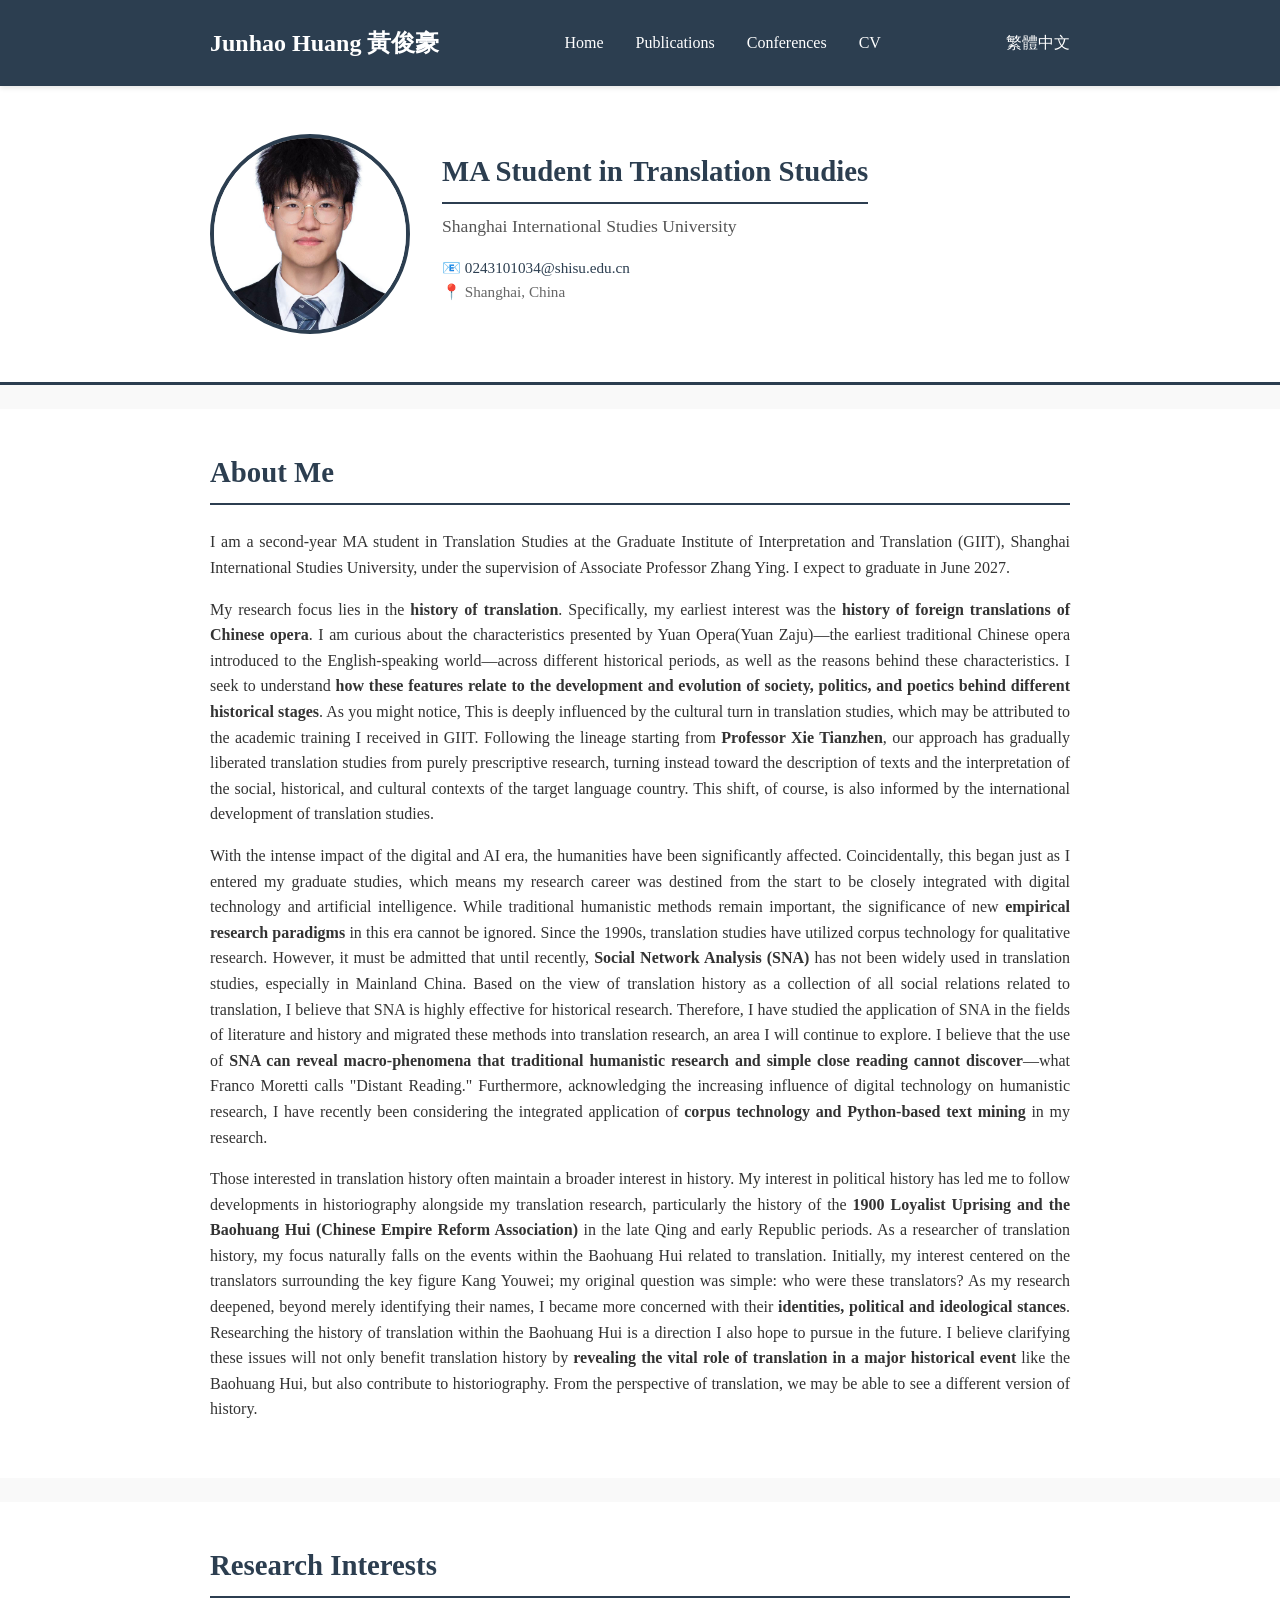
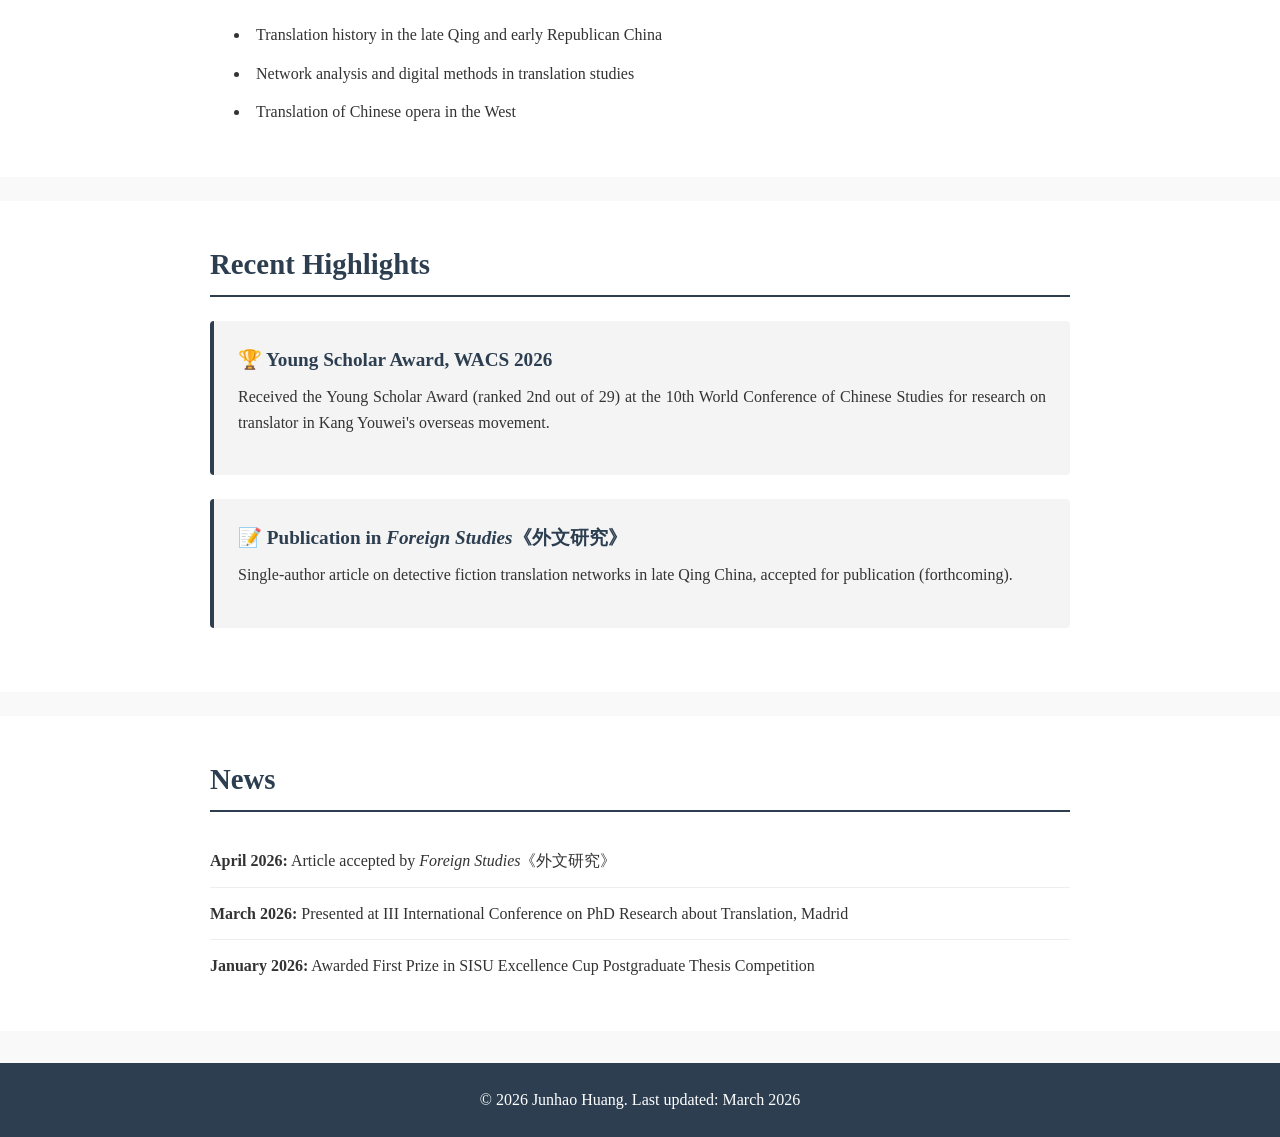
==== index.html @ ac95c542 "Update index.html" ====
<!DOCTYPE html>
<html lang="en">
<head>
    <meta charset="UTF-8">
    <meta name="viewport" content="width=device-width, initial-scale=1.0">
    <title>Junhao Huang - Academic Website</title>
    <link rel="stylesheet" href="style.css">
</head>
<body>
    <nav>
        <div class="nav-container">
            <h1>Junhao Huang 黃俊豪</h1>
            <ul>
                <li><a href="index.html">Home</a></li>
                <li><a href="publications.html">Publications</a></li>
                <li><a href="conferences.html">Conferences</a></li>
                <li><a href="cv.pdf" target="_blank">CV</a></li>
            </ul>
            <div class="language-switch">
                <a href="index-zh.html" class="lang-btn">繁體中文</a>
            </div>
        </div>
    </nav>

    <main>
        <section class="hero">
            <div class="container">
                <img src="profile.jpg" alt="Junhao Huang" class="profile-photo">
                <div class="hero-text">
                    <h2>MA Student in Translation Studies</h2>
                    <p class="affiliation">Shanghai International Studies University</p>
                    <p class="contact">
                        📧 <a href="mailto:0243101034@shisu.edu.cn">0243101034@shisu.edu.cn</a><br>
                        📍 Shanghai, China
                    </p>
                </div>
            </div>
        </section>

        <section class="about">
            <div class="container">
                <h2>About Me</h2>
                <p>I am a second-year MA student in Translation Studies at the Graduate Institute of Interpretation and Translation (GIIT), Shanghai International Studies University, under the supervision of Associate Professor Zhang Ying. I expect to graduate in June 2027.</p>
                
                <p>My research focus lies in the <strong>history of translation</strong>. Specifically, my earliest interest was the <strong>history of foreign translations of Chinese opera</strong>. I am curious about the characteristics presented by Yuan Opera(Yuan Zaju)—the earliest traditional Chinese opera introduced to the English-speaking world—across different historical periods, as well as the reasons behind these characteristics. I seek to understand <strong>how these features relate to the development and evolution of society, politics, and poetics behind different historical stages</strong>. As you might notice, This is deeply influenced by the cultural turn in translation studies, which may be attributed to the academic training I received in GIIT. Following the lineage starting from <strong>Professor Xie Tianzhen</strong>, our approach has gradually liberated translation studies from purely prescriptive research, turning instead toward the description of texts and the interpretation of the social, historical, and cultural contexts of the target language country. This shift, of course, is also informed by the international development of translation studies.</p>
                <p>With the intense impact of the digital and AI era, the humanities have been significantly affected. Coincidentally, this began just as I entered my graduate studies, which means my research career was destined from the start to be closely integrated with digital technology and artificial intelligence. While traditional humanistic methods remain important, the significance of new <strong>empirical research paradigms</strong> in this era cannot be ignored. Since the 1990s, translation studies have utilized corpus technology for qualitative research. However, it must be admitted that until recently, <strong>Social Network Analysis (SNA)</strong> has not been widely used in translation studies, especially in Mainland China. Based on the view of translation history as a collection of all social relations related to translation, I believe that SNA is highly effective for historical research. Therefore, I have studied the application of SNA in the fields of literature and history and migrated these methods into translation research, an area I will continue to explore. I believe that the use of <strong>SNA can reveal macro-phenomena that traditional humanistic research and simple close reading cannot discover</strong>—what Franco Moretti calls "Distant Reading." Furthermore, acknowledging the increasing influence of digital technology on humanistic research, I have recently been considering the integrated application of <strong>corpus technology and Python-based text mining</strong> in my research.</p>
                <p>Those interested in translation history often maintain a broader interest in history. My interest in political history has led me to follow developments in historiography alongside my translation research, particularly the history of the <strong>1900 Loyalist Uprising and the Baohuang Hui (Chinese Empire Reform Association)</strong> in the late Qing and early Republic periods. As a researcher of translation history, my focus naturally falls on the events within the Baohuang Hui related to translation. Initially, my interest centered on the translators surrounding the key figure Kang Youwei; my original question was simple: who were these translators? As my research deepened, beyond merely identifying their names, I became more concerned with their <strong>identities, political and ideological stances</strong>. Researching the history of translation within the Baohuang Hui is a direction I also hope to pursue in the future. I believe clarifying these issues will not only benefit translation history by <strong>revealing the vital role of translation in a major historical event</strong> like the Baohuang Hui, but also contribute to historiography. From the perspective of translation, we may be able to see a different version of history.</p>
            </div>
        </section>

        <section class="research">
            <div class="container">
                <h2>Research Interests</h2>
                <ul>
                    <li>Translation history in the late Qing and early Republican China</li>
                    <li>Network analysis and digital methods in translation studies</li>
                    <li>Translation of Chinese opera in the West</li>
                </ul>
            </div>
        </section>

        <section class="highlights">
            <div class="container">
                <h2>Recent Highlights</h2>
                <div class="highlight-item">
                    <h3>🏆 Young Scholar Award, WACS 2026</h3>
                    <p>Received the Young Scholar Award (ranked 2nd out of 29) at the 10th World Conference of Chinese Studies for research on translator in Kang Youwei's overseas movement.</p>
                </div>
                <div class="highlight-item">
                    <h3>📝 Publication in <em>Foreign Studies</em>《外文研究》</h3>
                    <p>Single-author article on detective fiction translation networks in late Qing China, accepted for publication (forthcoming).</p>
                </div>
                
            </div>
        </section>

        <section class="news">
            <div class="container">
                <h2>News</h2>
                <ul class="news-list">
                    <li><strong>April 2026:</strong> Article accepted by <em>Foreign Studies</em>《外文研究》</li>
                    <li><strong>March 2026:</strong> Presented at III International Conference on PhD Research about Translation, Madrid</li>
                    <li><strong>January 2026:</strong> Awarded First Prize in SISU Excellence Cup Postgraduate Thesis Competition</li>
                </ul>
            </div>
        </section>
    </main>

    <footer>
        <div class="container">
            <p>&copy; 2026 Junhao Huang. Last updated: March 2026</p>
        </div>
    </footer>
</body>
</html>
---- style.css ----
* {
    margin: 0;
    padding: 0;
    box-sizing: border-box;
}

body {
    font-family: 'Times New Roman', Times, serif;
    line-height: 1.6;
    color: #333;
    background-color: #f9f9f9;
}

.container {
    max-width: 900px;
    margin: 0 auto;
    padding: 0 20px;
}

/* Navigation */
nav {
    background-color: #2c3e50;
    color: white;
    padding: 1.5rem 0;
    position: sticky;
    top: 0;
    z-index: 100;
    box-shadow: 0 2px 5px rgba(0,0,0,0.1);
}

.nav-container {
    max-width: 900px;
    margin: 0 auto;
    padding: 0 20px;
    display: flex;
    justify-content: space-between;
    align-items: center;
}

nav h1 {
    font-size: 1.5rem;
    font-weight: 600;
}

nav ul {
    list-style: none;
    display: flex;
    gap: 2rem;
}

nav a {
    color: white;
    text-decoration: none;
    font-weight: 500;
    transition: opacity 0.3s;
}

nav a:hover {
    opacity: 0.8;
}

/* Hero Section */
.hero {
    background-color: white;
    padding: 3rem 0;
    border-bottom: 3px solid #2c3e50;
}

.hero .container {
    display: flex;
    align-items: center;
    gap: 2rem;
}

.profile-photo {
    width: 200px;
    height: 200px;
    border-radius: 50%;
    object-fit: cover;
    border: 4px solid #2c3e50;
}

.hero-text h2 {
    font-size: 1.8rem;
    margin-bottom: 0.5rem;
    color: #2c3e50;
}

.affiliation {
    font-size: 1.1rem;
    color: #555;
    margin-bottom: 1rem;
}

.contact {
    font-size: 0.95rem;
    color: #666;
}

.contact a {
    color: #2c3e50;
    text-decoration: none;
}

.contact a:hover {
    text-decoration: underline;
}

/* Sections */
section {
    background-color: white;
    padding: 2.5rem 0;
    margin-bottom: 1.5rem;
}

section h2 {
    color: #2c3e50;
    font-size: 1.8rem;
    margin-bottom: 1.5rem;
    border-bottom: 2px solid #2c3e50;
    padding-bottom: 0.5rem;
}

section p {
    margin-bottom: 1rem;
    text-align: justify;
}

.research ul {
    list-style-position: inside;
    margin-left: 1rem;
}

.research li {
    margin-bottom: 0.8rem;
    padding-left: 0.5rem;
}

/* Highlights */
.highlight-item {
    background-color: #f4f4f4;
    padding: 1.5rem;
    margin-bottom: 1.5rem;
    border-left: 4px solid #2c3e50;
    border-radius: 4px;
}

.highlight-item h3 {
    color: #2c3e50;
    margin-bottom: 0.5rem;
    font-size: 1.2rem;
}

/* News */
.news-list {
    list-style: none;
}

.news-list li {
    padding: 0.8rem 0;
    border-bottom: 1px solid #eee;
}

.news-list li:last-child {
    border-bottom: none;
}

/* Footer */
footer {
    background-color: #2c3e50;
    color: white;
    text-align: center;
    padding: 1.5rem 0;
    margin-top: 2rem;
}

/* Responsive */
@media (max-width: 768px) {
    .hero .container {
        flex-direction: column;
        text-align: center;
    }
    
    nav ul {
        gap: 1rem;
    }
    
    .profile-photo {
        width: 150px;
        height: 150px;
    }
}
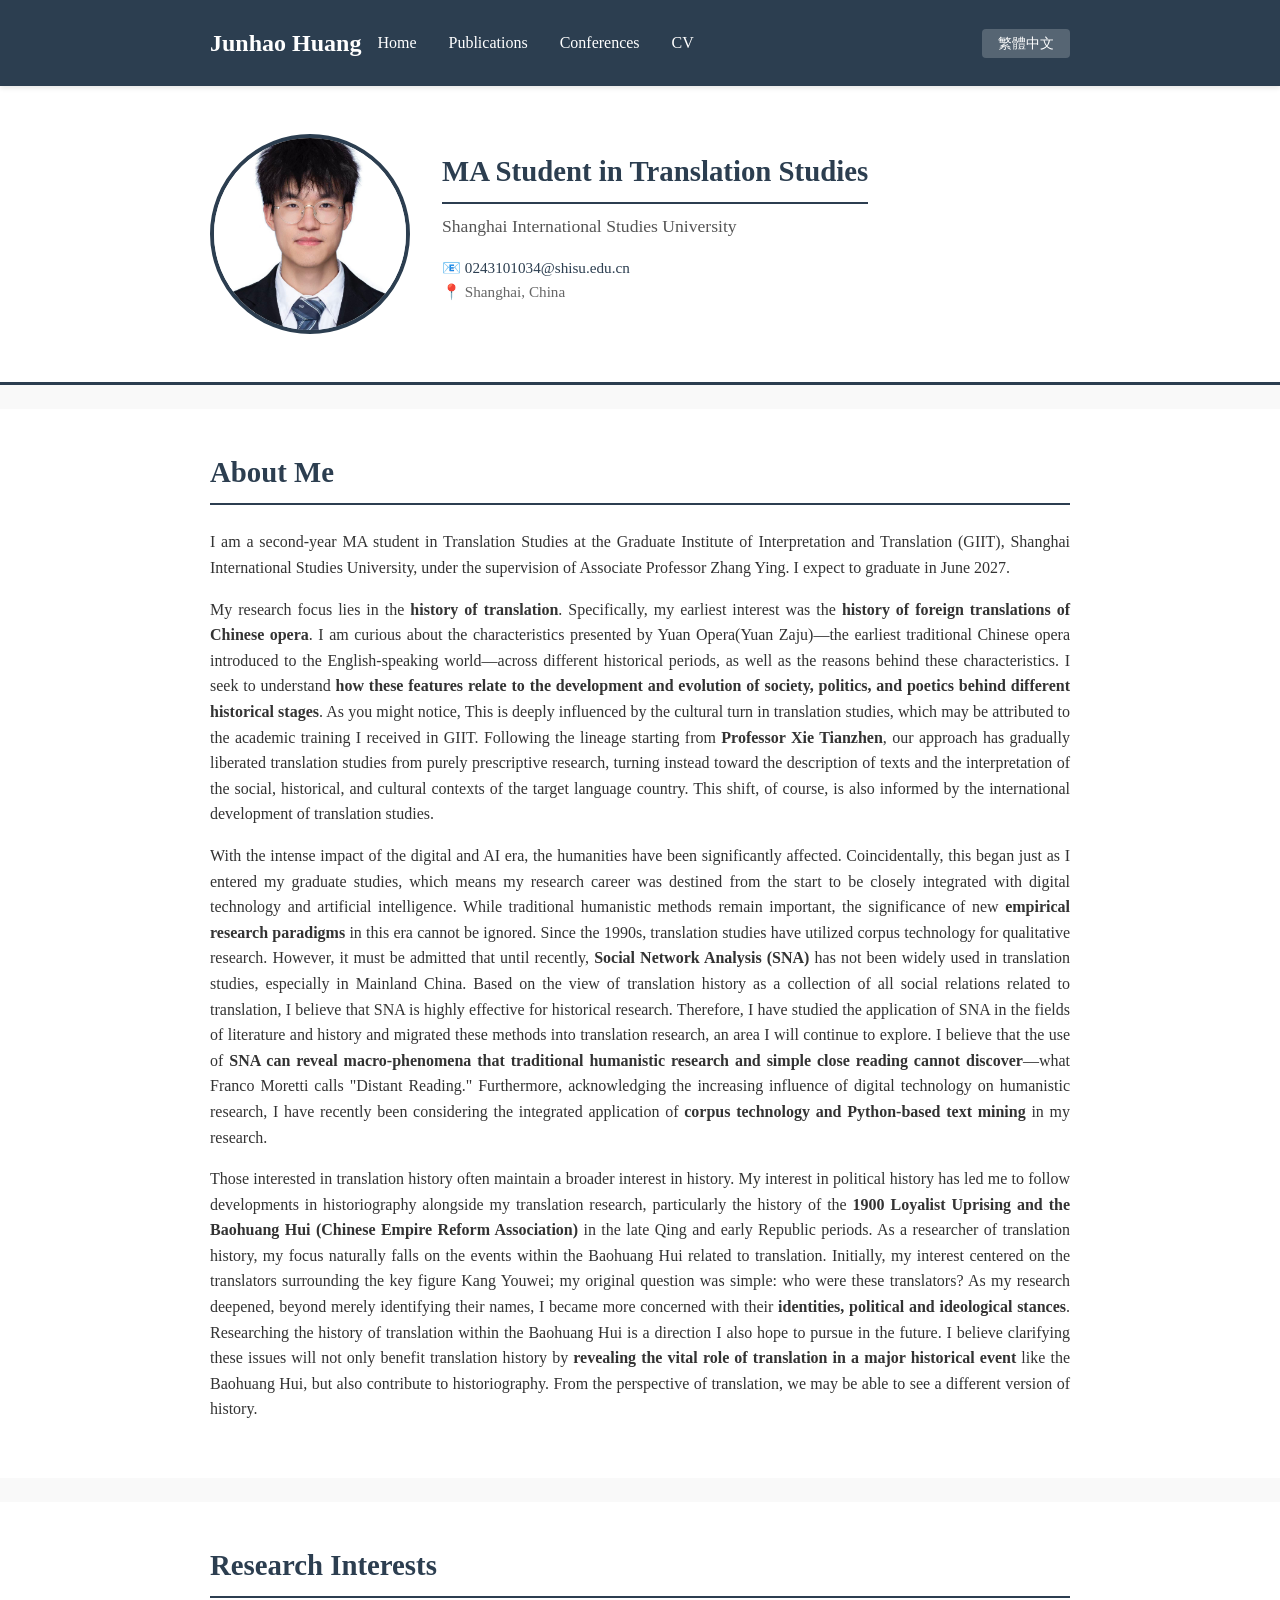
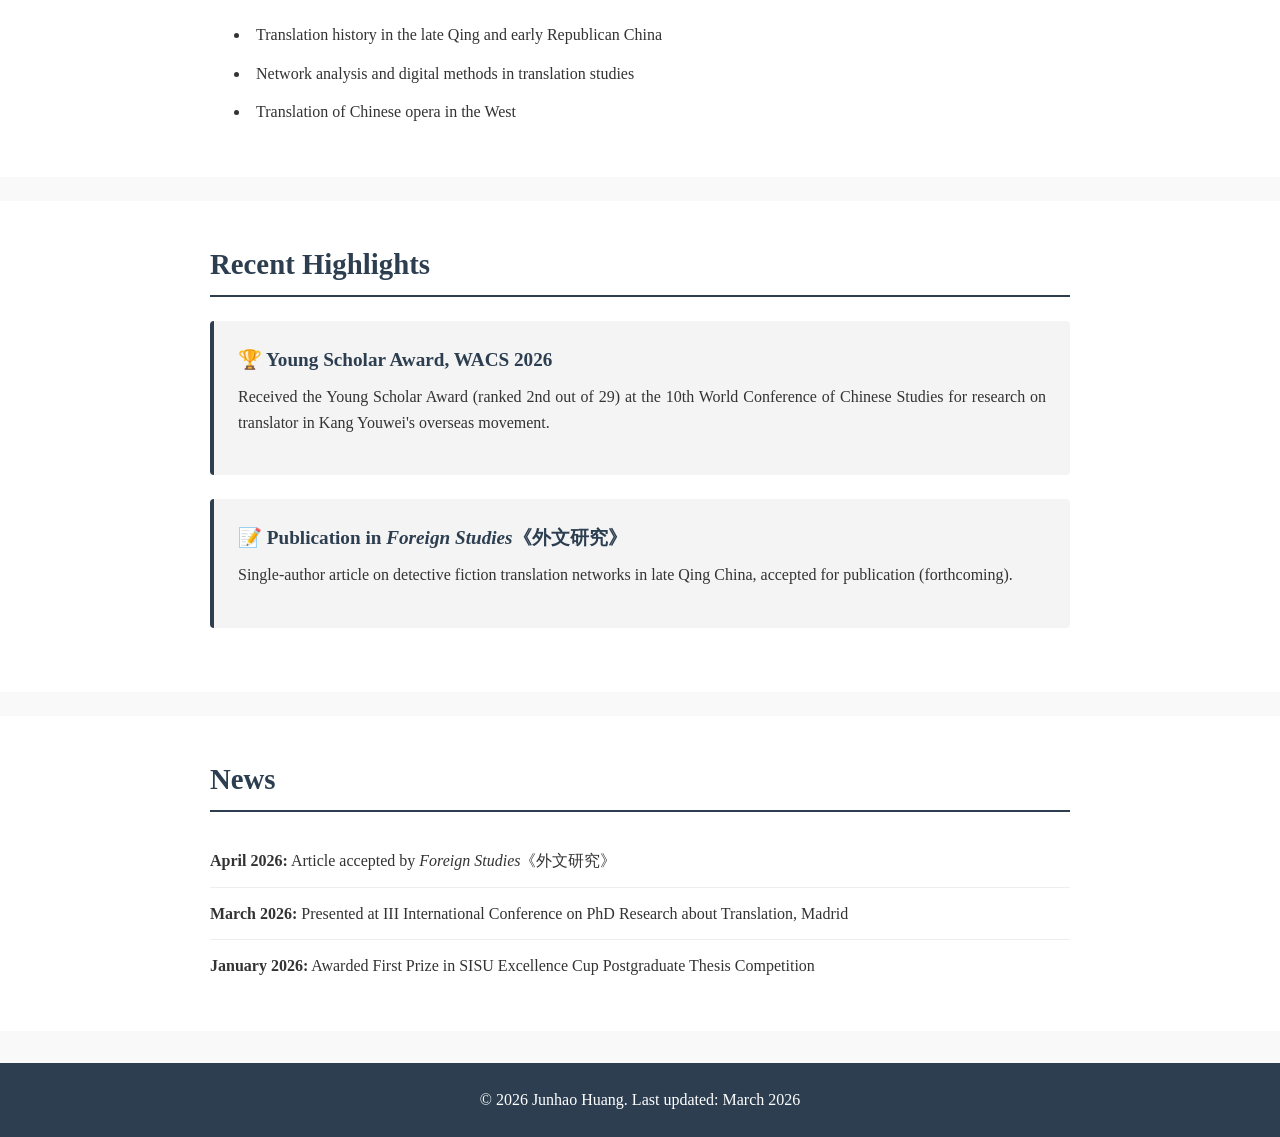
==== commit 47b85413: "Update index.html" ====
--- a/index.html
+++ b/index.html
@@ -9,7 +9,7 @@
 <body>
     <nav>
         <div class="nav-container">
-            <h1>Junhao Huang 黃俊豪</h1>
+            <h1>Junhao Huang</h1>
             <ul>
                 <li><a href="index.html">Home</a></li>
                 <li><a href="publications.html">Publications</a></li>
--- a/style.css
+++ b/style.css
@@ -35,6 +35,8 @@
     display: flex;
     justify-content: space-between;
     align-items: center;
+    flex-wrap: wrap;
+    gap: 1rem;
 }
 
 nav h1 {
@@ -46,6 +48,8 @@
     list-style: none;
     display: flex;
     gap: 2rem;
+    margin: 0;
+    flex-shrink: 0;
 }
 
 nav a {
@@ -57,6 +61,25 @@
 
 nav a:hover {
     opacity: 0.8;
+}
+
+/* Language Switch */
+.language-switch {
+    margin-left: auto;
+    flex-shrink: 0;
+}
+
+.lang-btn {
+    background-color: rgba(255, 255, 255, 0.2);
+    padding: 0.4rem 1rem;
+    border-radius: 4px;
+    font-size: 0.9rem;
+    transition: background-color 0.3s;
+    white-space: nowrap;
+}
+
+.lang-btn:hover {
+    background-color: rgba(255, 255, 255, 0.3);
 }
 
 /* Hero Section */
@@ -181,8 +204,24 @@
         text-align: center;
     }
     
+    .nav-container {
+        flex-direction: column;
+        align-items: flex-start;
+        gap: 1rem;
+    }
+    
+    .nav-container h1 {
+        width: 100%;
+    }
+    
     nav ul {
         gap: 1rem;
+        flex-wrap: wrap;
+    }
+    
+    .language-switch {
+        margin-left: 0;
+        width: 100%;
     }
     
     .profile-photo {
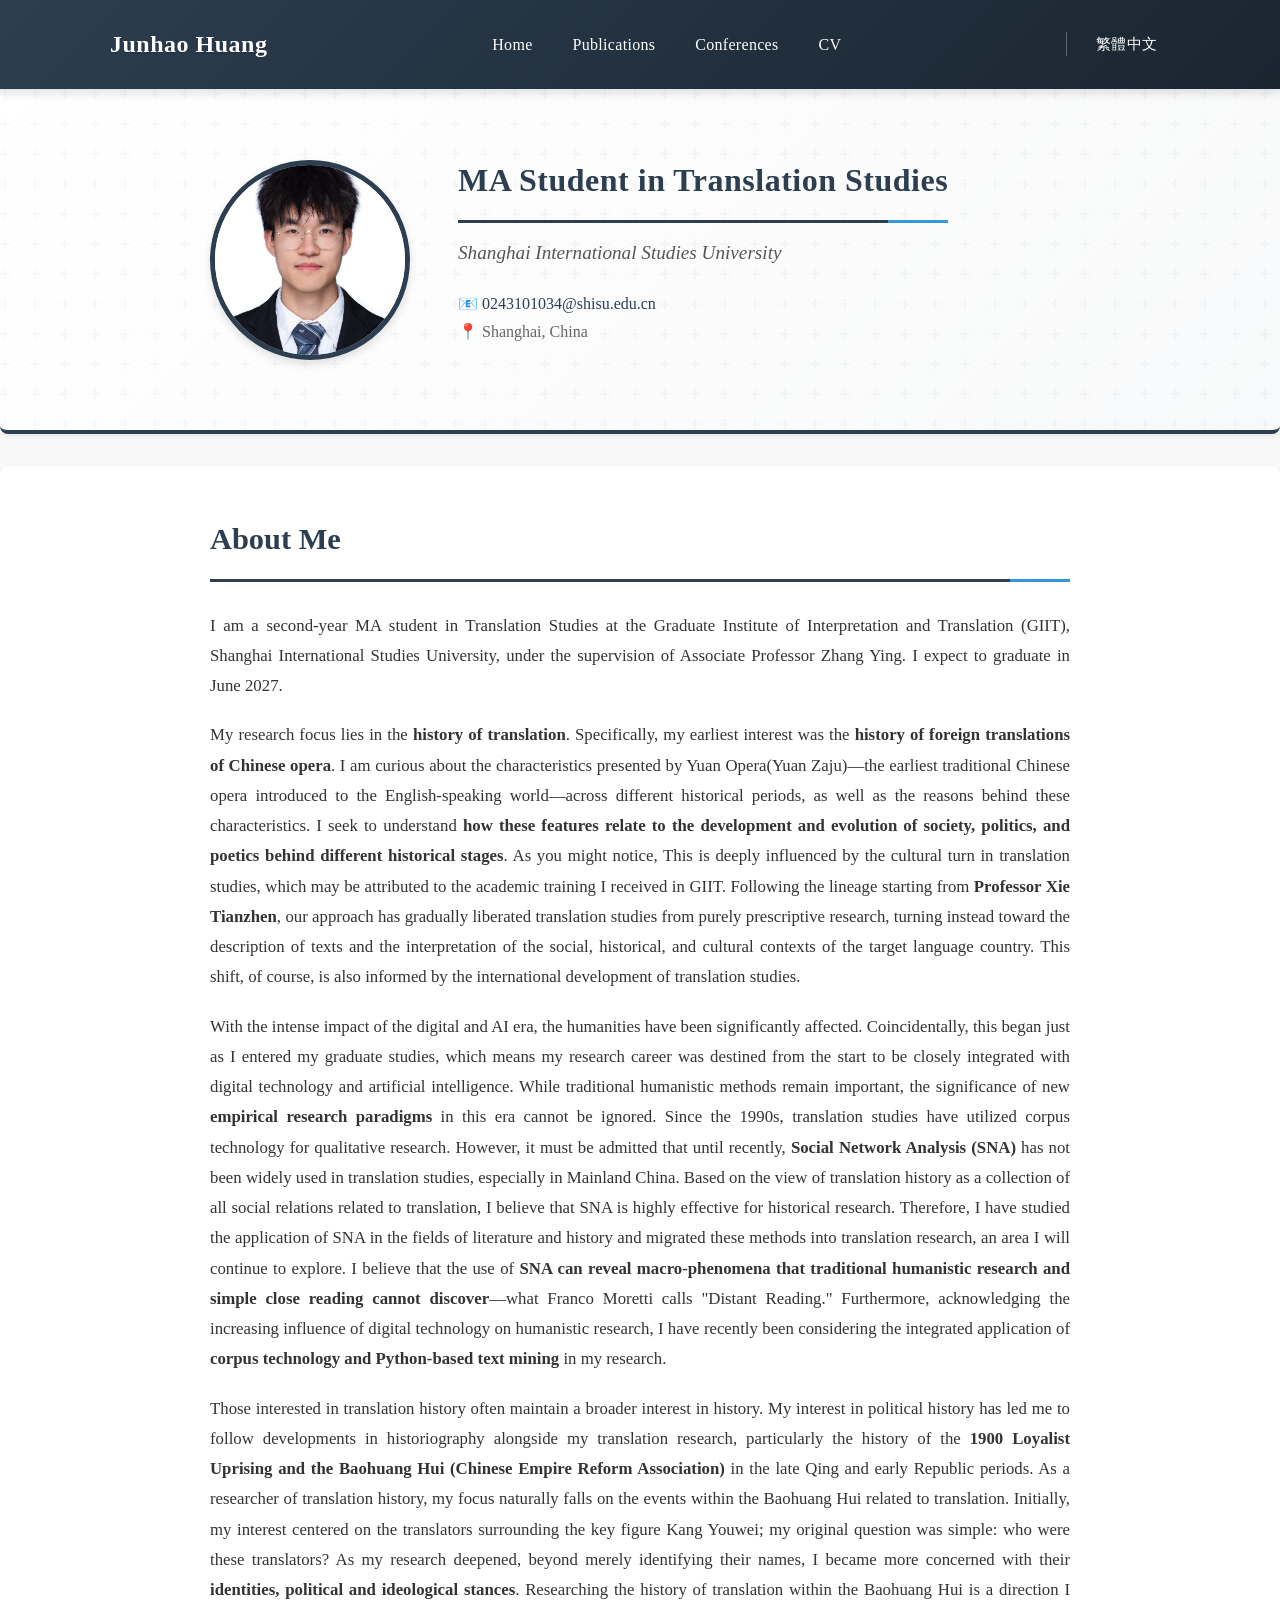
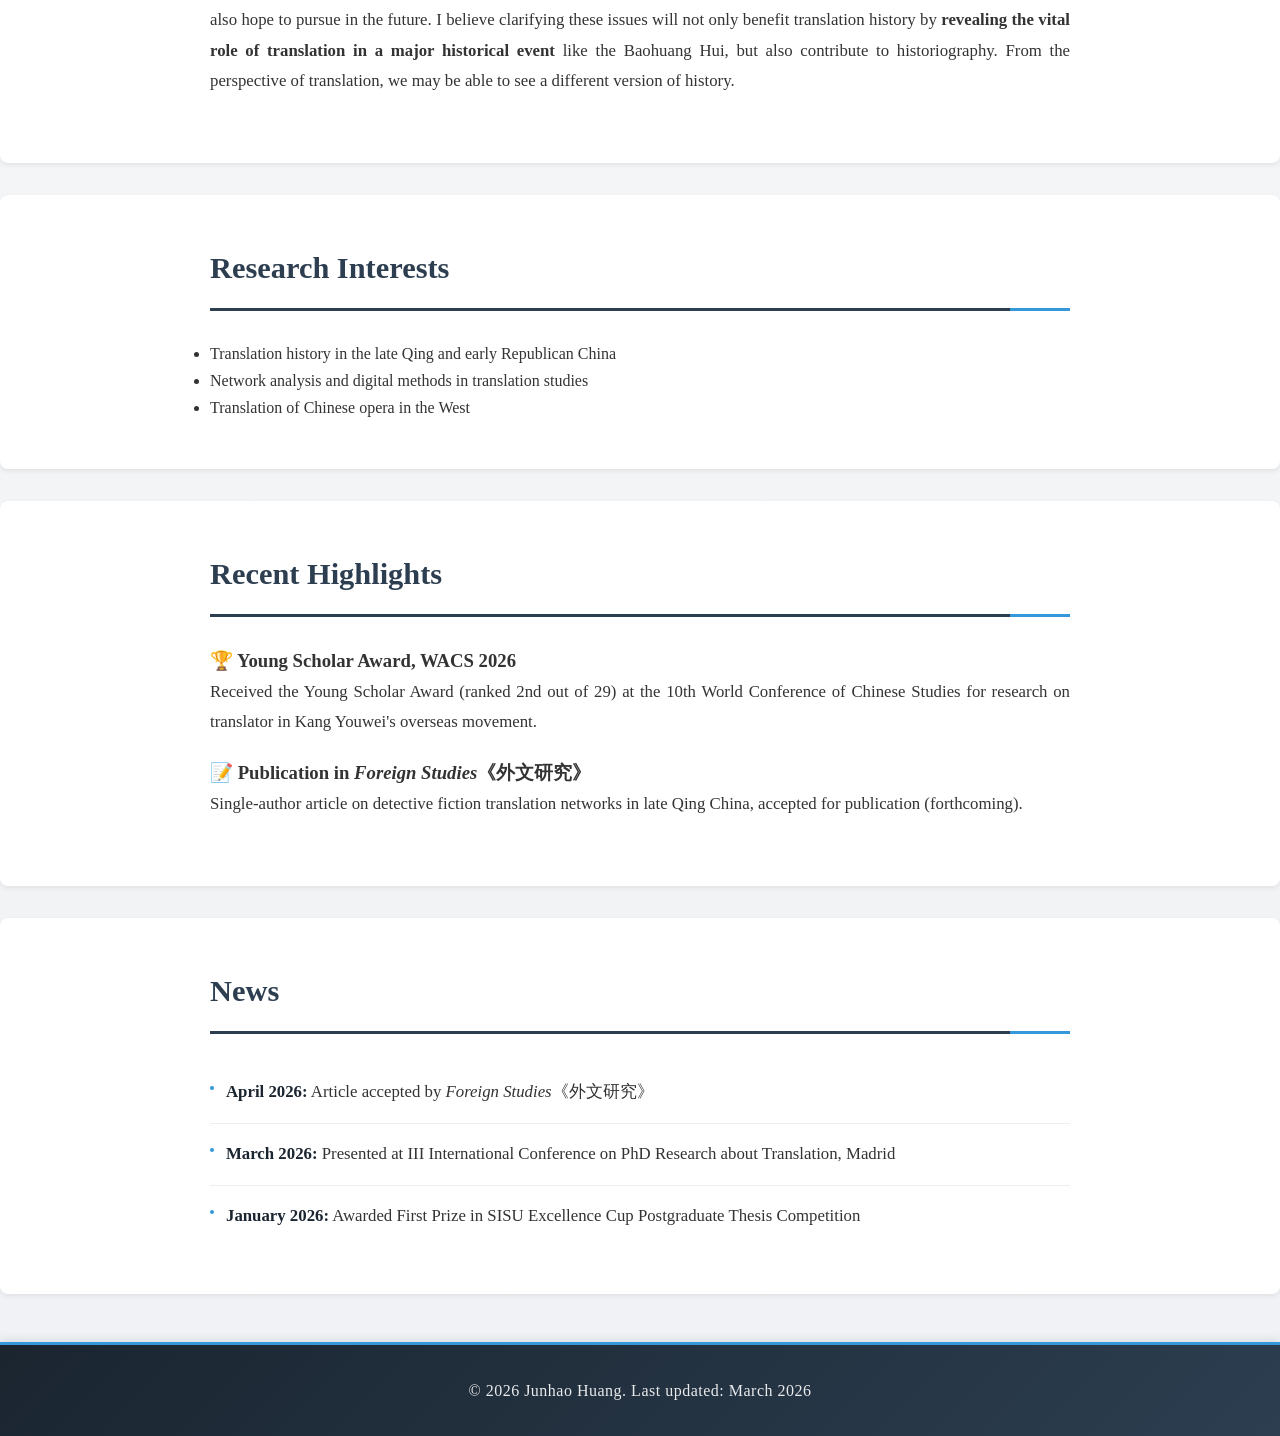
==== commit e009e861: "美化Update index.html" ====
--- a/index.html
+++ b/index.html
@@ -5,13 +5,14 @@
     <meta name="viewport" content="width=device-width, initial-scale=1.0">
     <title>Junhao Huang - Academic Website</title>
     <link rel="stylesheet" href="style.css">
+    <!-- 移除冗余内联样式，完全依赖全局style.css -->
 </head>
 <body>
     <nav>
         <div class="nav-container">
             <h1>Junhao Huang</h1>
             <ul>
-                <li><a href="index.html">Home</a></li>
+                <li><a href="index.html" class="active">Home</a></li>
                 <li><a href="publications.html">Publications</a></li>
                 <li><a href="conferences.html">Conferences</a></li>
                 <li><a href="cv.pdf" target="_blank">CV</a></li>
@@ -23,8 +24,9 @@
     </nav>
 
     <main>
+        <!-- Hero区域：强化视觉层级，复用全局hero样式 -->
         <section class="hero">
-            <div class="container">
+            <div class="container hero-content">
                 <img src="profile.jpg" alt="Junhao Huang" class="profile-photo">
                 <div class="hero-text">
                     <h2>MA Student in Translation Studies</h2>
@@ -37,21 +39,27 @@
             </div>
         </section>
 
-        <section class="about">
+        <!-- About Me：语义化优化，复用全局section样式 -->
+        <section class="section-wrapper about-section">
             <div class="container">
-                <h2>About Me</h2>
-                <p>I am a second-year MA student in Translation Studies at the Graduate Institute of Interpretation and Translation (GIIT), Shanghai International Studies University, under the supervision of Associate Professor Zhang Ying. I expect to graduate in June 2027.</p>
-                
-                <p>My research focus lies in the <strong>history of translation</strong>. Specifically, my earliest interest was the <strong>history of foreign translations of Chinese opera</strong>. I am curious about the characteristics presented by Yuan Opera(Yuan Zaju)—the earliest traditional Chinese opera introduced to the English-speaking world—across different historical periods, as well as the reasons behind these characteristics. I seek to understand <strong>how these features relate to the development and evolution of society, politics, and poetics behind different historical stages</strong>. As you might notice, This is deeply influenced by the cultural turn in translation studies, which may be attributed to the academic training I received in GIIT. Following the lineage starting from <strong>Professor Xie Tianzhen</strong>, our approach has gradually liberated translation studies from purely prescriptive research, turning instead toward the description of texts and the interpretation of the social, historical, and cultural contexts of the target language country. This shift, of course, is also informed by the international development of translation studies.</p>
-                <p>With the intense impact of the digital and AI era, the humanities have been significantly affected. Coincidentally, this began just as I entered my graduate studies, which means my research career was destined from the start to be closely integrated with digital technology and artificial intelligence. While traditional humanistic methods remain important, the significance of new <strong>empirical research paradigms</strong> in this era cannot be ignored. Since the 1990s, translation studies have utilized corpus technology for qualitative research. However, it must be admitted that until recently, <strong>Social Network Analysis (SNA)</strong> has not been widely used in translation studies, especially in Mainland China. Based on the view of translation history as a collection of all social relations related to translation, I believe that SNA is highly effective for historical research. Therefore, I have studied the application of SNA in the fields of literature and history and migrated these methods into translation research, an area I will continue to explore. I believe that the use of <strong>SNA can reveal macro-phenomena that traditional humanistic research and simple close reading cannot discover</strong>—what Franco Moretti calls "Distant Reading." Furthermore, acknowledging the increasing influence of digital technology on humanistic research, I have recently been considering the integrated application of <strong>corpus technology and Python-based text mining</strong> in my research.</p>
-                <p>Those interested in translation history often maintain a broader interest in history. My interest in political history has led me to follow developments in historiography alongside my translation research, particularly the history of the <strong>1900 Loyalist Uprising and the Baohuang Hui (Chinese Empire Reform Association)</strong> in the late Qing and early Republic periods. As a researcher of translation history, my focus naturally falls on the events within the Baohuang Hui related to translation. Initially, my interest centered on the translators surrounding the key figure Kang Youwei; my original question was simple: who were these translators? As my research deepened, beyond merely identifying their names, I became more concerned with their <strong>identities, political and ideological stances</strong>. Researching the history of translation within the Baohuang Hui is a direction I also hope to pursue in the future. I believe clarifying these issues will not only benefit translation history by <strong>revealing the vital role of translation in a major historical event</strong> like the Baohuang Hui, but also contribute to historiography. From the perspective of translation, we may be able to see a different version of history.</p>
+                <h2 class="section-title">About Me</h2>
+                <div class="content-block">
+                    <p>I am a second-year MA student in Translation Studies at the Graduate Institute of Interpretation and Translation (GIIT), Shanghai International Studies University, under the supervision of Associate Professor Zhang Ying. I expect to graduate in June 2027.</p>
+                    
+                    <p>My research focus lies in the <strong>history of translation</strong>. Specifically, my earliest interest was the <strong>history of foreign translations of Chinese opera</strong>. I am curious about the characteristics presented by Yuan Opera(Yuan Zaju)—the earliest traditional Chinese opera introduced to the English-speaking world—across different historical periods, as well as the reasons behind these characteristics. I seek to understand <strong>how these features relate to the development and evolution of society, politics, and poetics behind different historical stages</strong>. As you might notice, This is deeply influenced by the cultural turn in translation studies, which may be attributed to the academic training I received in GIIT. Following the lineage starting from <strong>Professor Xie Tianzhen</strong>, our approach has gradually liberated translation studies from purely prescriptive research, turning instead toward the description of texts and the interpretation of the social, historical, and cultural contexts of the target language country. This shift, of course, is also informed by the international development of translation studies.</p>
+                    
+                    <p>With the intense impact of the digital and AI era, the humanities have been significantly affected. Coincidentally, this began just as I entered my graduate studies, which means my research career was destined from the start to be closely integrated with digital technology and artificial intelligence. While traditional humanistic methods remain important, the significance of new <strong>empirical research paradigms</strong> in this era cannot be ignored. Since the 1990s, translation studies have utilized corpus technology for qualitative research. However, it must be admitted that until recently, <strong>Social Network Analysis (SNA)</strong> has not been widely used in translation studies, especially in Mainland China. Based on the view of translation history as a collection of all social relations related to translation, I believe that SNA is highly effective for historical research. Therefore, I have studied the application of SNA in the fields of literature and history and migrated these methods into translation research, an area I will continue to explore. I believe that the use of <strong>SNA can reveal macro-phenomena that traditional humanistic research and simple close reading cannot discover</strong>—what Franco Moretti calls "Distant Reading." Furthermore, acknowledging the increasing influence of digital technology on humanistic research, I have recently been considering the integrated application of <strong>corpus technology and Python-based text mining</strong> in my research.</p>
+                    
+                    <p>Those interested in translation history often maintain a broader interest in history. My interest in political history has led me to follow developments in historiography alongside my translation research, particularly the history of the <strong>1900 Loyalist Uprising and the Baohuang Hui (Chinese Empire Reform Association)</strong> in the late Qing and early Republic periods. As a researcher of translation history, my focus naturally falls on the events within the Baohuang Hui related to translation. Initially, my interest centered on the translators surrounding the key figure Kang Youwei; my original question was simple: who were these translators? As my research deepened, beyond merely identifying their names, I became more concerned with their <strong>identities, political and ideological stances</strong>. Researching the history of translation within the Baohuang Hui is a direction I also hope to pursue in the future. I believe clarifying these issues will not only benefit translation history by <strong>revealing the vital role of translation in a major historical event</strong> like the Baohuang Hui, but also contribute to historiography. From the perspective of translation, we may be able to see a different version of history.</p>
+                </div>
             </div>
         </section>
 
-        <section class="research">
+        <!-- Research Interests：强化列表视觉体验 -->
+        <section class="section-wrapper research-section">
             <div class="container">
-                <h2>Research Interests</h2>
-                <ul>
+                <h2 class="section-title">Research Interests</h2>
+                <ul class="interest-list">
                     <li>Translation history in the late Qing and early Republican China</li>
                     <li>Network analysis and digital methods in translation studies</li>
                     <li>Translation of Chinese opera in the West</li>
@@ -59,28 +67,31 @@
             </div>
         </section>
 
-        <section class="highlights">
+        <!-- Recent Highlights：优化卡片式布局 -->
+        <section class="section-wrapper highlights-section">
             <div class="container">
-                <h2>Recent Highlights</h2>
-                <div class="highlight-item">
-                    <h3>🏆 Young Scholar Award, WACS 2026</h3>
-                    <p>Received the Young Scholar Award (ranked 2nd out of 29) at the 10th World Conference of Chinese Studies for research on translator in Kang Youwei's overseas movement.</p>
+                <h2 class="section-title">Recent Highlights</h2>
+                <div class="highlights-grid">
+                    <div class="highlight-item">
+                        <h3 class="highlight-title">🏆 Young Scholar Award, WACS 2026</h3>
+                        <p class="highlight-desc">Received the Young Scholar Award (ranked 2nd out of 29) at the 10th World Conference of Chinese Studies for research on translator in Kang Youwei's overseas movement.</p>
+                    </div>
+                    <div class="highlight-item">
+                        <h3 class="highlight-title">📝 Publication in <em>Foreign Studies</em>《外文研究》</h3>
+                        <p class="highlight-desc">Single-author article on detective fiction translation networks in late Qing China, accepted for publication (forthcoming).</p>
+                    </div>
                 </div>
-                <div class="highlight-item">
-                    <h3>📝 Publication in <em>Foreign Studies</em>《外文研究》</h3>
-                    <p>Single-author article on detective fiction translation networks in late Qing China, accepted for publication (forthcoming).</p>
-                </div>
-                
             </div>
         </section>
 
-        <section class="news">
+        <!-- News：优化时间轴视觉效果 -->
+        <section class="section-wrapper news-section">
             <div class="container">
-                <h2>News</h2>
+                <h2 class="section-title">News</h2>
                 <ul class="news-list">
-                    <li><strong>April 2026:</strong> Article accepted by <em>Foreign Studies</em>《外文研究》</li>
-                    <li><strong>March 2026:</strong> Presented at III International Conference on PhD Research about Translation, Madrid</li>
-                    <li><strong>January 2026:</strong> Awarded First Prize in SISU Excellence Cup Postgraduate Thesis Competition</li>
+                    <li class="news-item"><strong>April 2026:</strong> Article accepted by <em>Foreign Studies</em>《外文研究》</li>
+                    <li class="news-item"><strong>March 2026:</strong> Presented at III International Conference on PhD Research about Translation, Madrid</li>
+                    <li class="news-item"><strong>January 2026:</strong> Awarded First Prize in SISU Excellence Cup Postgraduate Thesis Competition</li>
                 </ul>
             </div>
         </section>
@@ -88,7 +99,7 @@
 
     <footer>
         <div class="container">
-            <p>&copy; 2026 Junhao Huang. Last updated: March 2026</p>
+            <p class="copyright">&copy; 2026 Junhao Huang. Last updated: March 2026</p>
         </div>
     </footer>
 </body>
--- a/style.css
+++ b/style.css
@@ -1,14 +1,42 @@
+/* 全局样式重置与基础设置 */
 * {
     margin: 0;
     padding: 0;
     box-sizing: border-box;
 }
 
+:root {
+    /* 主色调 - 适配学术风格，偏沉稳的深蓝灰 */
+    --primary-color: #2c3e50;
+    --primary-light: #34495e;
+    --primary-dark: #1a2530;
+    /* 辅助色 - 淡蓝，提升学术页面的专业感 */
+    --accent-color: #3498db;
+    --accent-light: #4aa3df;
+    /* 背景色 - 浅灰底，减少视觉疲劳 */
+    --bg-light: #f9f9f9;
+    --bg-white: #ffffff;
+    --bg-gray: #f4f4f4;
+    /* 文本色 - 层次分明，提升可读性 */
+    --text-dark: #333333;
+    --text-gray: #555555;
+    --text-light: #666666;
+    /* 边框/阴影 - 精细阴影，符合学术页面简约风格 */
+    --border-radius: 8px;
+    --shadow-sm: 0 2px 5px rgba(0, 0, 0, 0.08);
+    --shadow-md: 0 4px 10px rgba(0, 0, 0, 0.12);
+    --shadow-lg: 0 8px 20px rgba(0, 0, 0, 0.15);
+    /* 过渡动画 - 柔和过渡，不突兀 */
+    --transition-default: all 0.3s ease-in-out;
+}
+
 body {
-    font-family: 'Times New Roman', Times, serif;
-    line-height: 1.6;
-    color: #333;
-    background-color: #f9f9f9;
+    font-family: 'Segoe UI', 'Roboto', 'Helvetica Neue', 'Times New Roman', Times, serif;
+    line-height: 1.7;
+    color: var(--text-dark);
+    background-color: var(--bg-light);
+    background-image: linear-gradient(to bottom, var(--bg-light), #f0f2f5);
+    min-height: 100vh;
 }
 
 .container {
@@ -17,82 +45,143 @@
     padding: 0 20px;
 }
 
-/* Navigation */
+/* 导航栏 - 适配页面的4个导航项+繁体中文切换 */
 nav {
-    background-color: #2c3e50;
+    background: linear-gradient(135deg, var(--primary-color), var(--primary-dark));
     color: white;
     padding: 1.5rem 0;
     position: sticky;
     top: 0;
     z-index: 100;
-    box-shadow: 0 2px 5px rgba(0,0,0,0.1);
+    box-shadow: var(--shadow-md);
+    transition: var(--transition-default);
+}
+
+nav:hover {
+    box-shadow: var(--shadow-lg);
 }
 
 .nav-container {
-    max-width: 900px;
+    max-width: 1100px;
     margin: 0 auto;
     padding: 0 20px;
-    display: flex;
-    justify-content: space-between;
+    display: grid;
+    grid-template-columns: auto 1fr auto;
     align-items: center;
-    flex-wrap: wrap;
-    gap: 1rem;
+    gap: 2rem;
 }
 
 nav h1 {
     font-size: 1.5rem;
-    font-weight: 600;
+    font-weight: 700;
+    white-space: nowrap;
+    letter-spacing: 0.5px;
+    text-shadow: 0 1px 2px rgba(0, 0, 0, 0.2);
 }
 
 nav ul {
     list-style: none;
     display: flex;
-    gap: 2rem;
+    justify-content: center;
+    gap: 2.5rem;
     margin: 0;
-    flex-shrink: 0;
+}
+
+nav li {
+    position: relative;
 }
 
 nav a {
     color: white;
     text-decoration: none;
     font-weight: 500;
-    transition: opacity 0.3s;
+    font-size: 1rem;
+    transition: var(--transition-default);
+    position: relative;
+    padding-bottom: 0.3rem;
+    letter-spacing: 0.3px;
 }
 
 nav a:hover {
-    opacity: 0.8;
-}
-
-/* Language Switch */
+    color: var(--accent-light);
+    opacity: 1;
+}
+
+nav a::after {
+    content: '';
+    position: absolute;
+    bottom: 0;
+    left: 0;
+    width: 0;
+    height: 2px;
+    background: linear-gradient(90deg, white, var(--accent-color));
+    transition: var(--transition-default);
+    border-radius: 2px;
+}
+
+nav a:hover::after {
+    width: 100%;
+}
+
+/* 语言切换 - 适配仅繁体中文一个按钮的样式 */
 .language-switch {
-    margin-left: auto;
-    flex-shrink: 0;
+    display: flex;
+    align-items: center;
+}
+
+.language-switch::before {
+    content: '';
+    width: 1px;
+    height: 24px;
+    background-color: rgba(255, 255, 255, 0.3);
+    margin-right: 1rem;
 }
 
 .lang-btn {
-    background-color: rgba(255, 255, 255, 0.2);
-    padding: 0.4rem 1rem;
+    color: white;
+    text-decoration: none;
+    font-weight: 500;
+    font-size: 0.95rem;
+    transition: var(--transition-default);
+    white-space: nowrap;
+    padding: 0.3rem 0.8rem;
     border-radius: 4px;
-    font-size: 0.9rem;
-    transition: background-color 0.3s;
-    white-space: nowrap;
 }
 
 .lang-btn:hover {
-    background-color: rgba(255, 255, 255, 0.3);
-}
-
-/* Hero Section */
+    opacity: 1;
+    color: var(--accent-color);
+    background-color: rgba(255, 255, 255, 0.1);
+}
+
+/* 英雄区（个人信息）- 适配头像+MA学生信息布局 */
 .hero {
-    background-color: white;
-    padding: 3rem 0;
-    border-bottom: 3px solid #2c3e50;
+    background: linear-gradient(135deg, var(--bg-white), #f8f9fa);
+    padding: 4rem 0;
+    border-bottom: 4px solid var(--primary-color);
+    box-shadow: var(--shadow-sm);
+    position: relative;
+    overflow: hidden;
+    margin-bottom: 2rem; /* 增加与下方about区块的间距 */
+}
+
+.hero::before {
+    content: '';
+    position: absolute;
+    top: 0;
+    left: 0;
+    width: 100%;
+    height: 100%;
+    background: url("data:image/svg+xml,%3Csvg width='60' height='60' viewBox='0 0 60 60' xmlns='http://www.w3.org/2000/svg'%3E%3Cg fill='none' fill-rule='evenodd'%3E%3Cg fill='%232c3e50' fill-opacity='0.03'%3E%3Cpath d='M36 34v-4h-2v4h-4v2h4v4h2v-4h4v-2h-4zm0-30V0h-2v4h-4v2h4v4h2V6h4V4h-4zM6 34v-4H4v4H0v2h4v4h2v-4h4v-2H6zM6 4V0H4v4H0v2h4v4h2V6h4V4H6z'/%3E%3C/g%3E%3C/g%3E%3C/svg%3E");
+    z-index: 0;
 }
 
 .hero .container {
     display: flex;
     align-items: center;
-    gap: 2rem;
+    gap: 3rem;
+    position: relative;
+    z-index: 1;
 }
 
 .profile-photo {
@@ -100,132 +189,306 @@
     height: 200px;
     border-radius: 50%;
     object-fit: cover;
-    border: 4px solid #2c3e50;
+    border: 5px solid var(--primary-color);
+    box-shadow: var(--shadow-md);
+    transition: var(--transition-default);
+    transform: scale(1);
+}
+
+.profile-photo:hover {
+    transform: scale(1.05);
+    box-shadow: var(--shadow-lg);
+    border-color: var(--accent-color);
 }
 
 .hero-text h2 {
-    font-size: 1.8rem;
-    margin-bottom: 0.5rem;
-    color: #2c3e50;
+    font-size: 2rem;
+    margin-bottom: 0.8rem;
+    color: var(--primary-color);
+    letter-spacing: 0.5px;
+    font-weight: 700;
 }
 
 .affiliation {
-    font-size: 1.1rem;
-    color: #555;
+    font-size: 1.2rem;
+    color: var(--text-gray);
+    margin-bottom: 1.2rem;
+    font-style: italic;
+}
+
+.contact {
+    font-size: 1rem;
+    color: var(--text-light);
+    line-height: 1.8;
+}
+
+.contact a {
+    color: var(--primary-color);
+    text-decoration: none;
+    position: relative;
+    padding-bottom: 2px;
+}
+
+.contact a::after {
+    content: '';
+    position: absolute;
+    bottom: 0;
+    left: 0;
+    width: 0;
+    height: 1px;
+    background-color: var(--accent-color);
+    transition: var(--transition-default);
+}
+
+.contact a:hover {
+    text-decoration: none;
+    color: var(--accent-color);
+}
+
+.contact a:hover::after {
+    width: 100%;
+}
+
+/* 通用区块 - 适配about/research/highlights/news四个区块 */
+section {
+    background-color: var(--bg-white);
+    padding: 3rem 0;
+    margin-bottom: 2rem;
+    border-radius: var(--border-radius);
+    box-shadow: var(--shadow-sm);
+    transition: var(--transition-default);
+    position: relative;
+    overflow: hidden;
+}
+
+section:hover {
+    box-shadow: var(--shadow-md);
+}
+
+section h2 {
+    color: var(--primary-color);
+    font-size: 1.9rem;
+    margin-bottom: 1.8rem;
+    border-bottom: 3px solid var(--primary-color);
+    padding-bottom: 0.8rem;
+    position: relative;
+    font-weight: 700;
+}
+
+section h2::after {
+    content: '';
+    position: absolute;
+    bottom: -3px;
+    right: 0;
+    width: 60px;
+    height: 3px;
+    background-color: var(--accent-color);
+}
+
+section p {
+    margin-bottom: 1.2rem;
+    text-align: justify;
+    font-size: 1.05rem;
+    line-height: 1.8;
+    color: var(--text-dark);
+}
+
+/* About区块 - 适配长文本的可读性优化 */
+.about p strong {
+    color: var(--primary-color);
+    font-weight: 600;
+}
+
+/* 研究方向列表 - 适配3个研究方向的样式 */
+.research ul {
+    list-style: none;
+    margin-left: 1rem;
+}
+
+.research li {
     margin-bottom: 1rem;
-}
-
-.contact {
-    font-size: 0.95rem;
-    color: #666;
-}
-
-.contact a {
-    color: #2c3e50;
-    text-decoration: none;
-}
-
-.contact a:hover {
-    text-decoration: underline;
-}
-
-/* Sections */
-section {
-    background-color: white;
-    padding: 2.5rem 0;
-    margin-bottom: 1.5rem;
-}
-
-section h2 {
-    color: #2c3e50;
-    font-size: 1.8rem;
-    margin-bottom: 1.5rem;
-    border-bottom: 2px solid #2c3e50;
-    padding-bottom: 0.5rem;
-}
-
-section p {
-    margin-bottom: 1rem;
-    text-align: justify;
-}
-
-.research ul {
-    list-style-position: inside;
-    margin-left: 1rem;
-}
-
-.research li {
+    padding-left: 1.5rem;
+    position: relative;
+    font-size: 1.05rem;
+    line-height: 1.7;
+}
+
+.research li::before {
+    content: '✓';
+    position: absolute;
+    left: 0;
+    color: var(--accent-color);
+    font-weight: bold;
+    font-size: 1.2rem;
+}
+
+/* 高亮区块 - 适配2个highlight-item的布局 */
+.highlights .highlight-item {
+    background: linear-gradient(135deg, var(--bg-gray), #f0f0f5);
+    padding: 2rem;
+    margin-bottom: 2rem;
+    border-left: 5px solid var(--primary-color);
+    border-radius: var(--border-radius);
+    box-shadow: var(--shadow-sm);
+    transition: var(--transition-default);
+}
+
+.highlights .highlight-item:last-child {
+    margin-bottom: 0; /* 最后一个item取消底部间距 */
+}
+
+.highlights .highlight-item:hover {
+    border-left-color: var(--accent-color);
+    transform: translateX(5px);
+    box-shadow: var(--shadow-md);
+}
+
+.highlights .highlight-item h3 {
+    color: var(--primary-color);
     margin-bottom: 0.8rem;
-    padding-left: 0.5rem;
-}
-
-/* Highlights */
-.highlight-item {
-    background-color: #f4f4f4;
-    padding: 1.5rem;
-    margin-bottom: 1.5rem;
-    border-left: 4px solid #2c3e50;
-    border-radius: 4px;
-}
-
-.highlight-item h3 {
-    color: #2c3e50;
-    margin-bottom: 0.5rem;
-    font-size: 1.2rem;
-}
-
-/* News */
+    font-size: 1.3rem;
+    font-weight: 600;
+}
+
+.highlights .highlight-item p {
+    margin-bottom: 0; /* 取消p标签底部间距 */
+}
+
+/* 新闻列表 - 适配3条新闻的样式 */
 .news-list {
     list-style: none;
 }
 
 .news-list li {
-    padding: 0.8rem 0;
+    padding: 1rem 0;
     border-bottom: 1px solid #eee;
+    transition: var(--transition-default);
+    padding-left: 1rem;
+    position: relative;
+    font-size: 1.05rem;
+}
+
+.news-list li::before {
+    content: '';
+    position: absolute;
+    left: 0;
+    top: 1.5rem;
+    width: 4px;
+    height: 4px;
+    border-radius: 50%;
+    background-color: var(--accent-color);
 }
 
 .news-list li:last-child {
-    border-bottom: none;
-}
-
-/* Footer */
+    border-bottom: none; /* 最后一条新闻取消底边框 */
+}
+
+.news-list li:hover {
+    background-color: rgba(52, 152, 219, 0.05);
+    padding-left: 1.5rem;
+    border-radius: 4px;
+}
+
+.news-list li strong {
+    color: var(--primary-dark);
+}
+
+/* 页脚 - 适配版权信息样式 */
 footer {
-    background-color: #2c3e50;
+    background: linear-gradient(135deg, var(--primary-dark), var(--primary-color));
     color: white;
     text-align: center;
-    padding: 1.5rem 0;
-    margin-top: 2rem;
-}
-
-/* Responsive */
+    padding: 2rem 0;
+    margin-top: 3rem;
+    border-top: 3px solid var(--accent-color);
+    box-shadow: 0 -2px 10px rgba(0, 0, 0, 0.1);
+}
+
+footer p {
+    font-size: 1rem;
+    letter-spacing: 0.5px;
+    opacity: 0.9;
+    margin-bottom: 0; /* 取消p标签默认间距 */
+}
+
+/* 响应式适配 - 针对不同屏幕优化布局 */
+@media (max-width: 968px) {
+    .nav-container {
+        grid-template-columns: 1fr;
+        gap: 1.5rem;
+    }
+    
+    nav h1 {
+        text-align: center;
+    }
+    
+    nav ul {
+        justify-content: center;
+        flex-wrap: wrap;
+        gap: 1.5rem;
+    }
+    
+    .language-switch {
+        justify-content: center;
+    }
+    
+    .language-switch::before {
+        display: none;
+    }
+}
+
 @media (max-width: 768px) {
     .hero .container {
         flex-direction: column;
         text-align: center;
-    }
-    
-    .nav-container {
-        flex-direction: column;
-        align-items: flex-start;
-        gap: 1rem;
-    }
-    
-    .nav-container h1 {
-        width: 100%;
+        gap: 2rem;
     }
     
     nav ul {
         gap: 1rem;
-        flex-wrap: wrap;
-    }
-    
-    .language-switch {
-        margin-left: 0;
-        width: 100%;
-    }
-    
+    }
+    
+    .profile-photo {
+        width: 180px;
+        height: 180px;
+    }
+
+    section {
+        padding: 2rem 0;
+    }
+
+    section h2 {
+        font-size: 1.7rem;
+    }
+
+    .highlights .highlight-item {
+        padding: 1.5rem;
+    }
+}
+
+@media (max-width: 480px) {
     .profile-photo {
         width: 150px;
         height: 150px;
     }
-}
+
+    .hero-text h2 {
+        font-size: 1.8rem;
+    }
+
+    nav ul {
+        gap: 0.8rem;
+    }
+
+    nav a {
+        font-size: 0.9rem;
+    }
+
+    .highlights .highlight-item h3 {
+        font-size: 1.2rem;
+    }
+
+    .news-list li {
+        font-size: 1rem;
+    }
+}
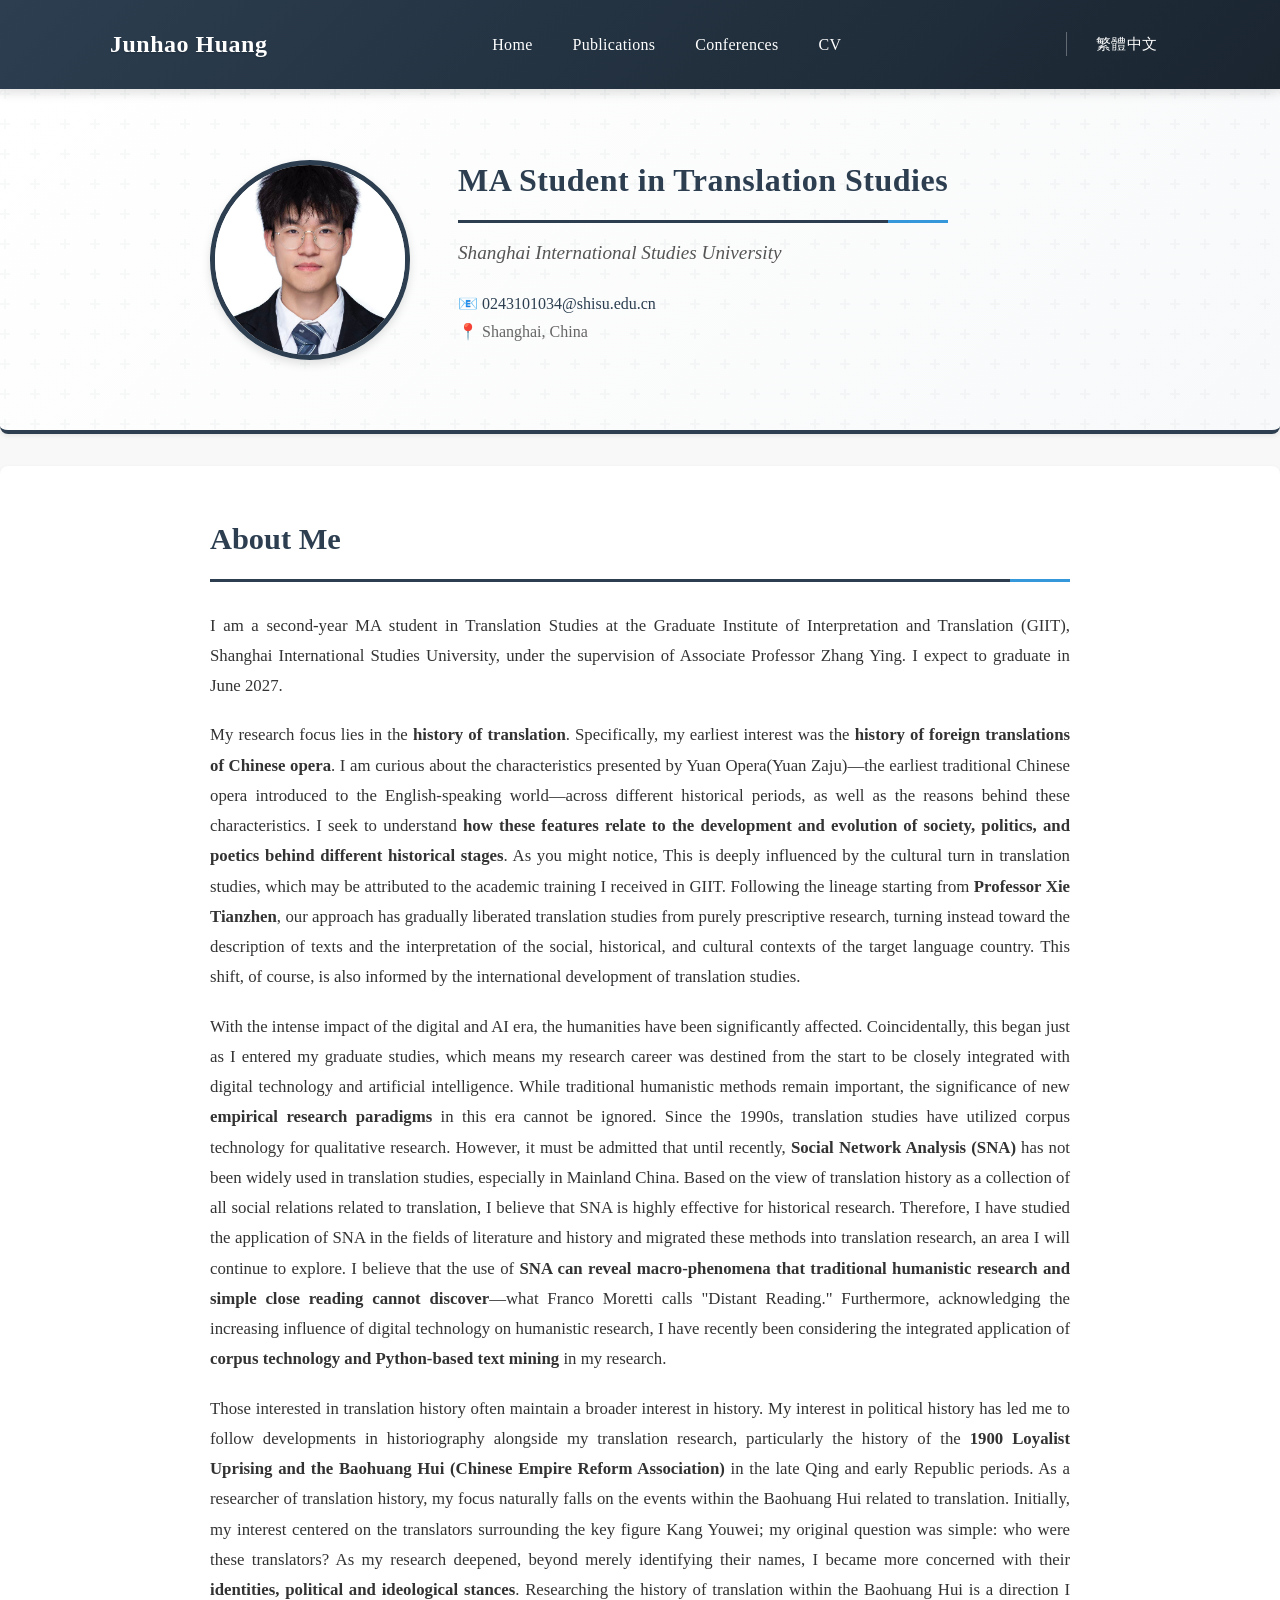
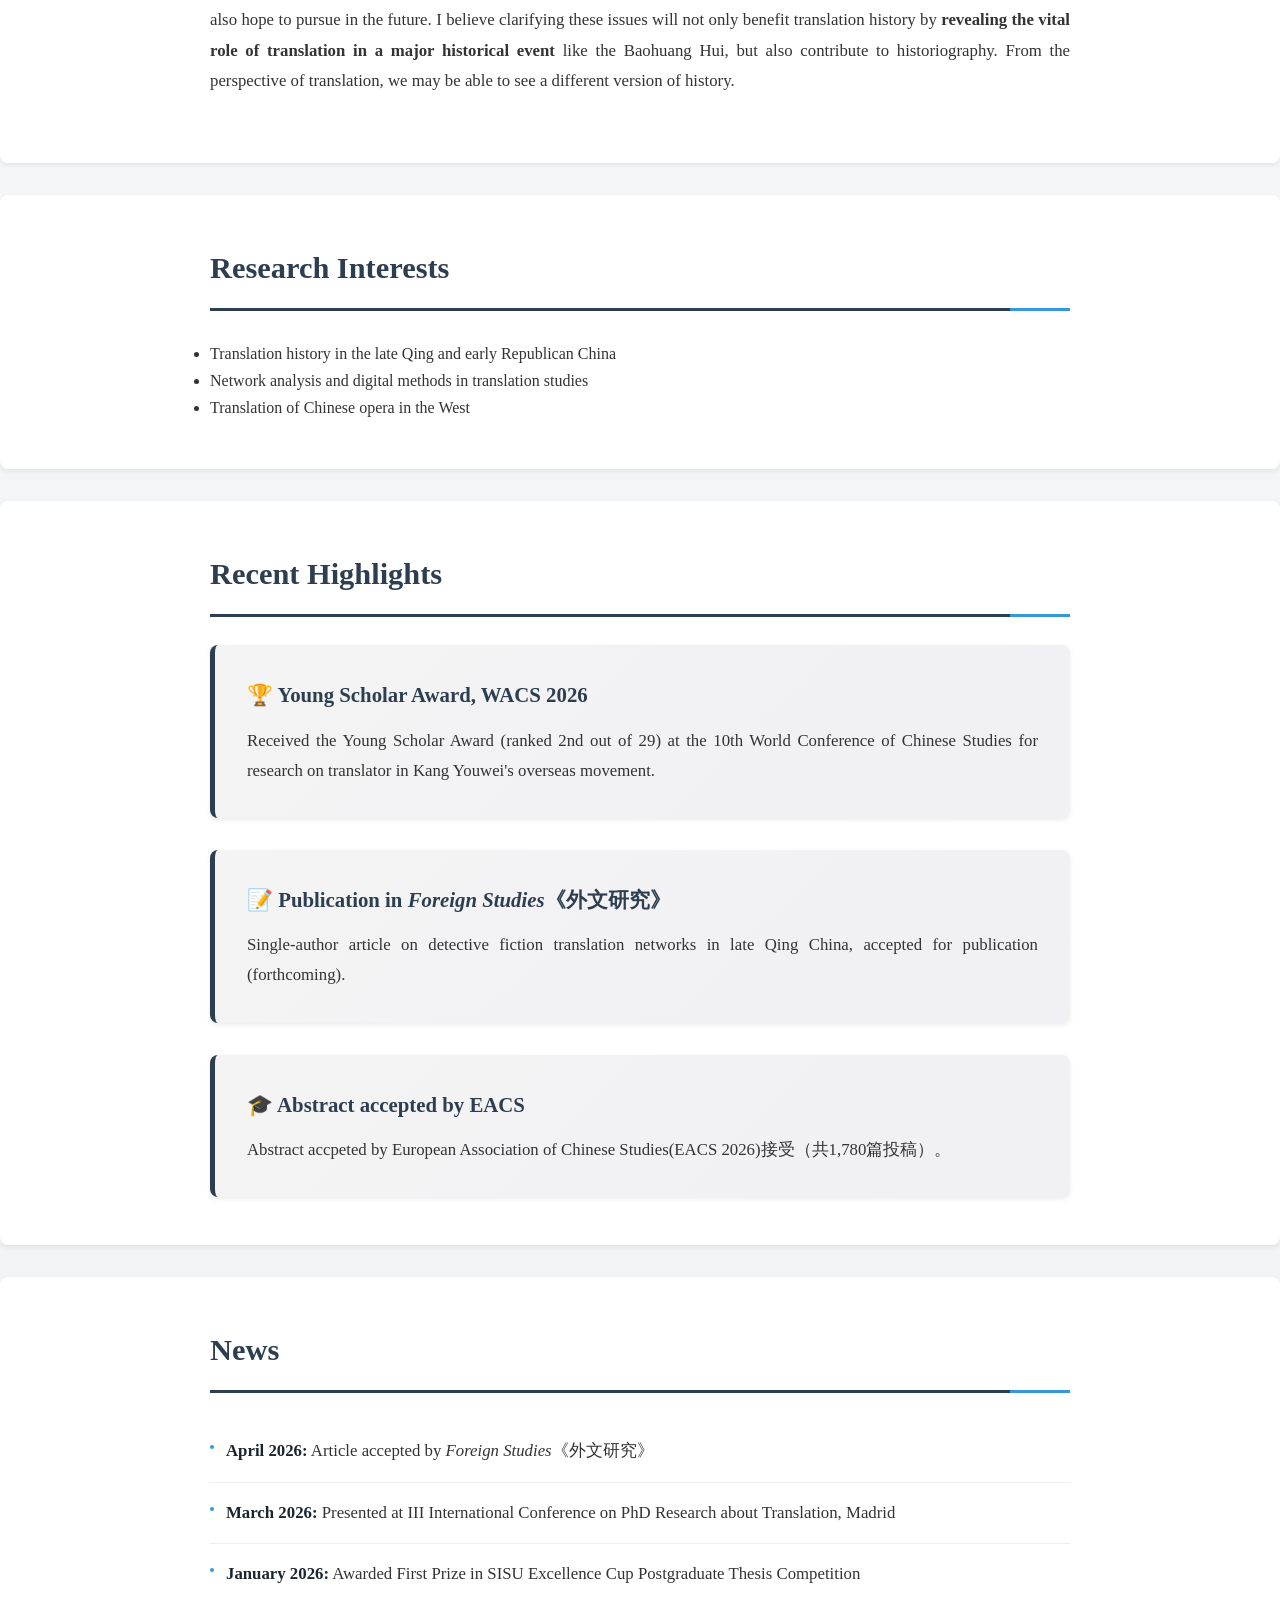
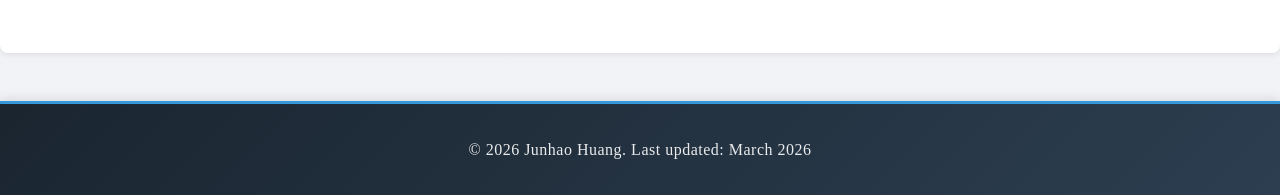
==== commit d128279c: "Update index.html" ====
--- a/index.html
+++ b/index.html
@@ -67,19 +67,20 @@
             </div>
         </section>
 
-        <!-- Recent Highlights：优化卡片式布局 -->
-        <section class="section-wrapper highlights-section">
+        <section class="highlights">
             <div class="container">
-                <h2 class="section-title">Recent Highlights</h2>
-                <div class="highlights-grid">
-                    <div class="highlight-item">
-                        <h3 class="highlight-title">🏆 Young Scholar Award, WACS 2026</h3>
-                        <p class="highlight-desc">Received the Young Scholar Award (ranked 2nd out of 29) at the 10th World Conference of Chinese Studies for research on translator in Kang Youwei's overseas movement.</p>
-                    </div>
-                    <div class="highlight-item">
-                        <h3 class="highlight-title">📝 Publication in <em>Foreign Studies</em>《外文研究》</h3>
-                        <p class="highlight-desc">Single-author article on detective fiction translation networks in late Qing China, accepted for publication (forthcoming).</p>
-                    </div>
+                <h2>Recent Highlights</h2>
+                <div class="highlight-item">
+                    <h3>🏆 Young Scholar Award, WACS 2026</h3>
+                    <p>Received the Young Scholar Award (ranked 2nd out of 29) at the 10th World Conference of Chinese Studies for research on translator in Kang Youwei's overseas movement.</p>
+                </div>
+                <div class="highlight-item">
+                    <h3>📝 Publication in <em>Foreign Studies</em>《外文研究》</h3>
+                    <p>Single-author article on detective fiction translation networks in late Qing China, accepted for publication (forthcoming).</p>
+                </div>
+                <div class="highlight-item">
+                    <h3>🎓 Abstract accepted by EACS</h3>
+                    <p>Abstract accpeted by European Association of Chinese Studies(EACS 2026)接受（共1,780篇投稿）。</p>
                 </div>
             </div>
         </section>
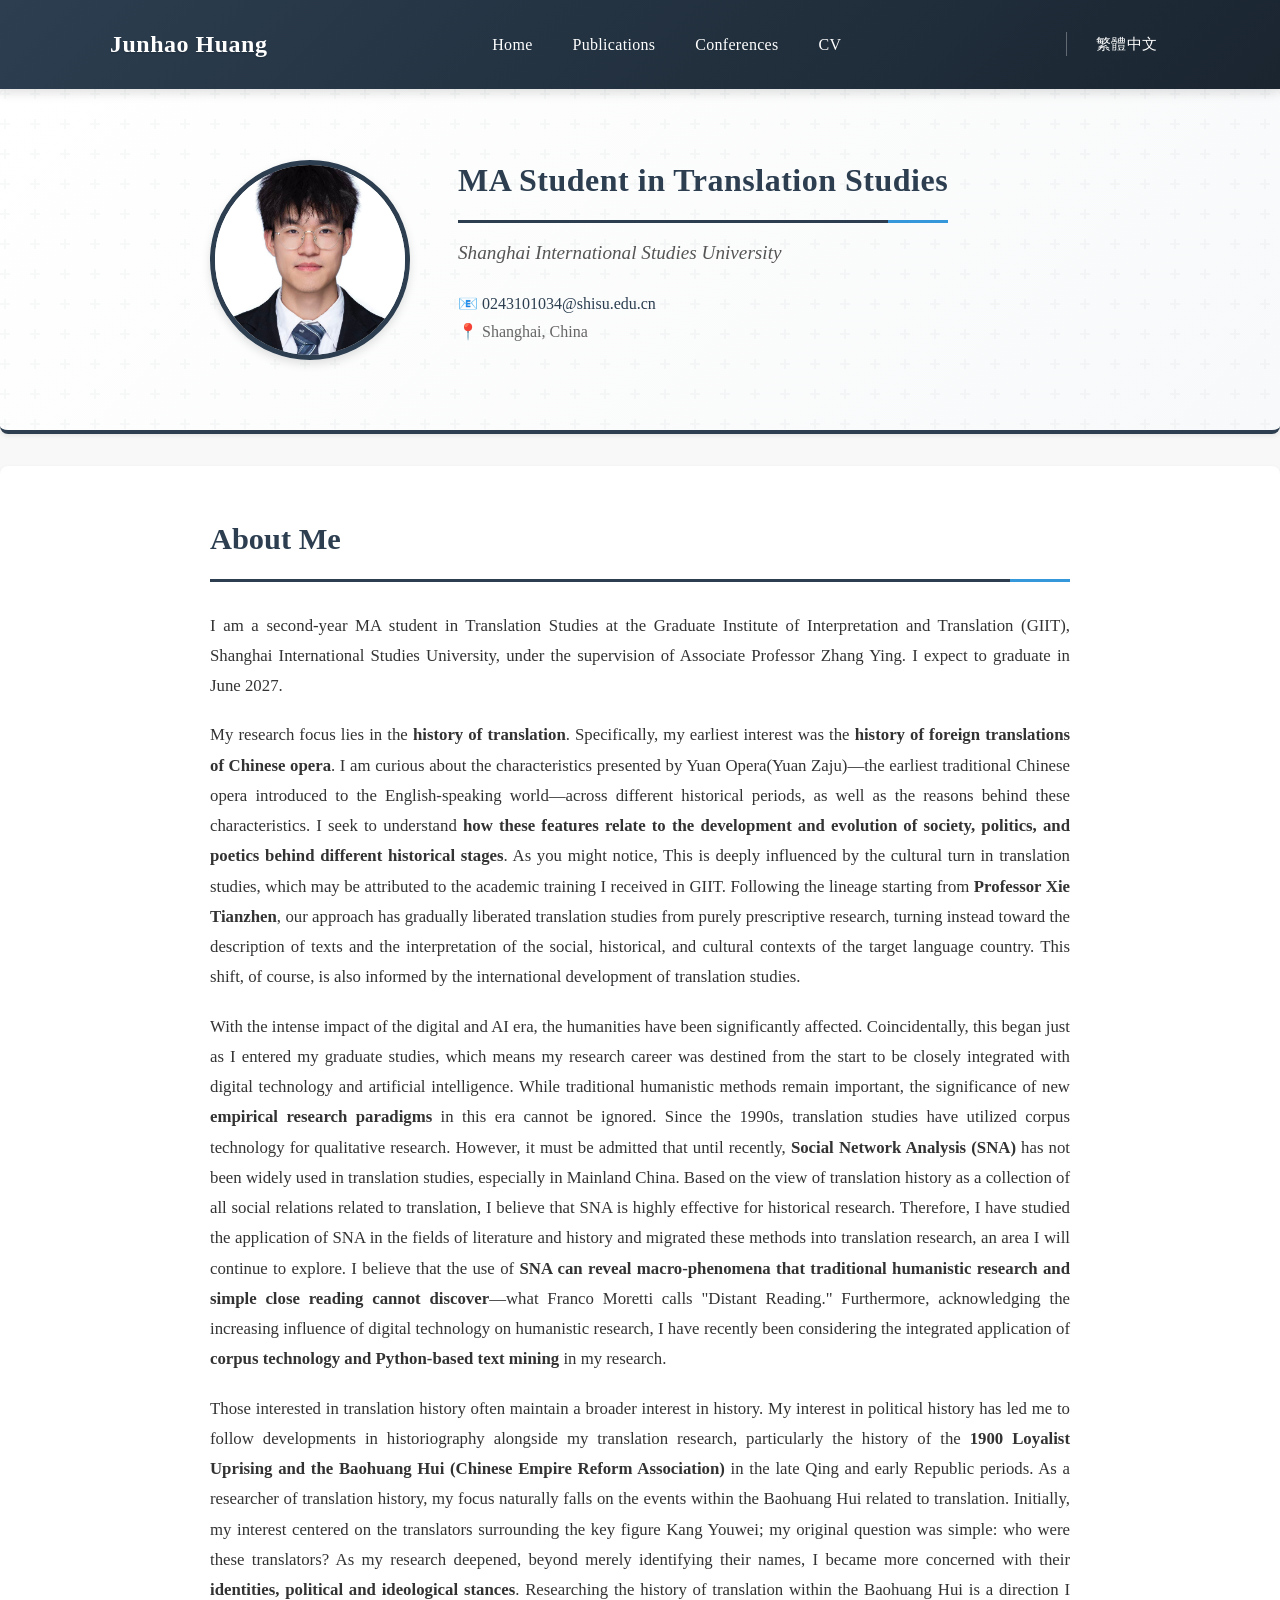
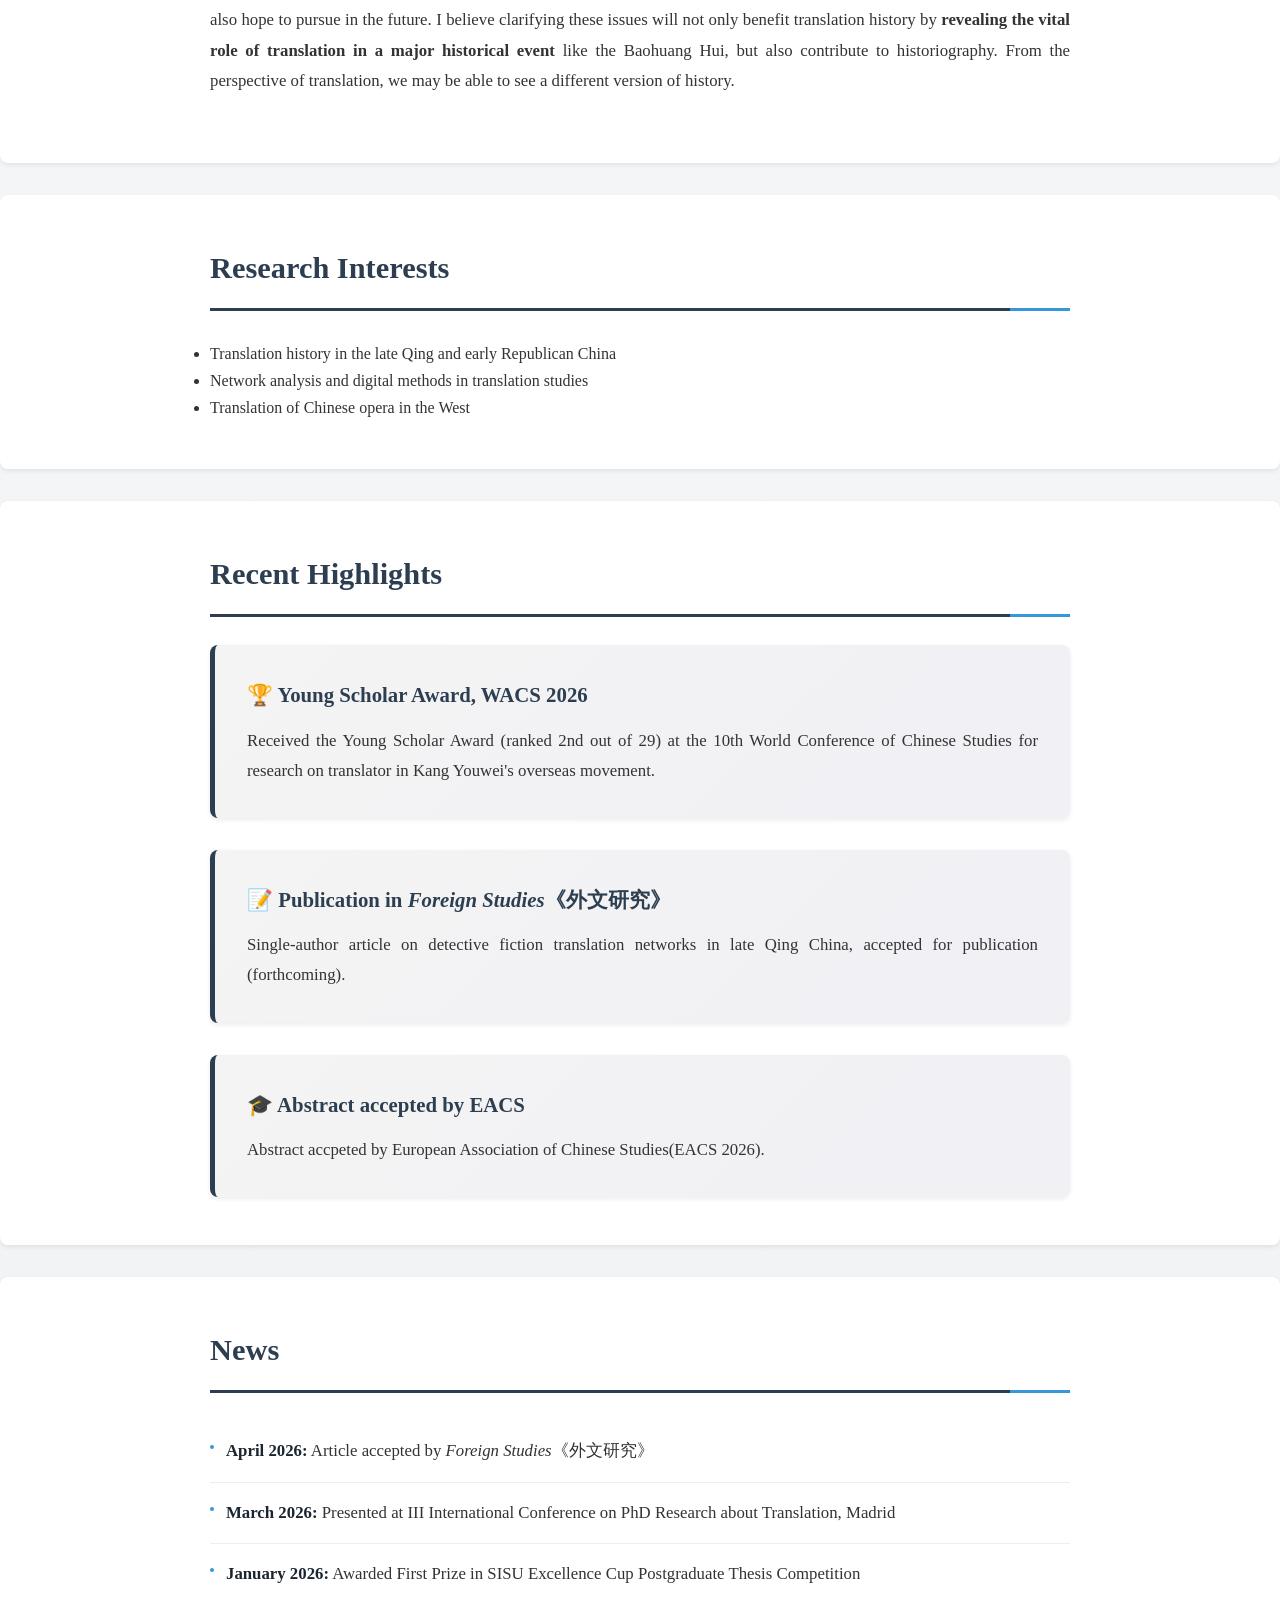
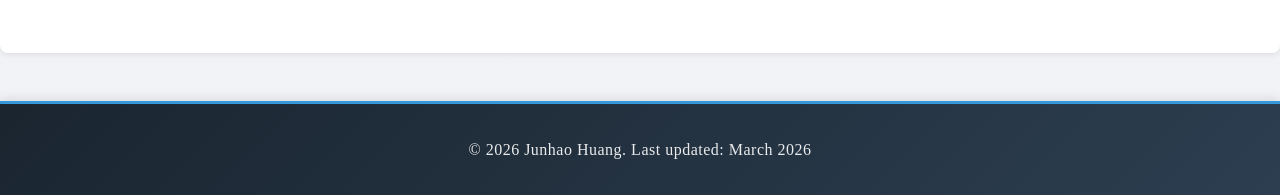
==== commit e3dd072b: "Update index.html" ====
--- a/index.html
+++ b/index.html
@@ -80,7 +80,7 @@
                 </div>
                 <div class="highlight-item">
                     <h3>🎓 Abstract accepted by EACS</h3>
-                    <p>Abstract accpeted by European Association of Chinese Studies(EACS 2026)接受（共1,780篇投稿）。</p>
+                    <p>Abstract accpeted by European Association of Chinese Studies(EACS 2026).</p>
                 </div>
             </div>
         </section>
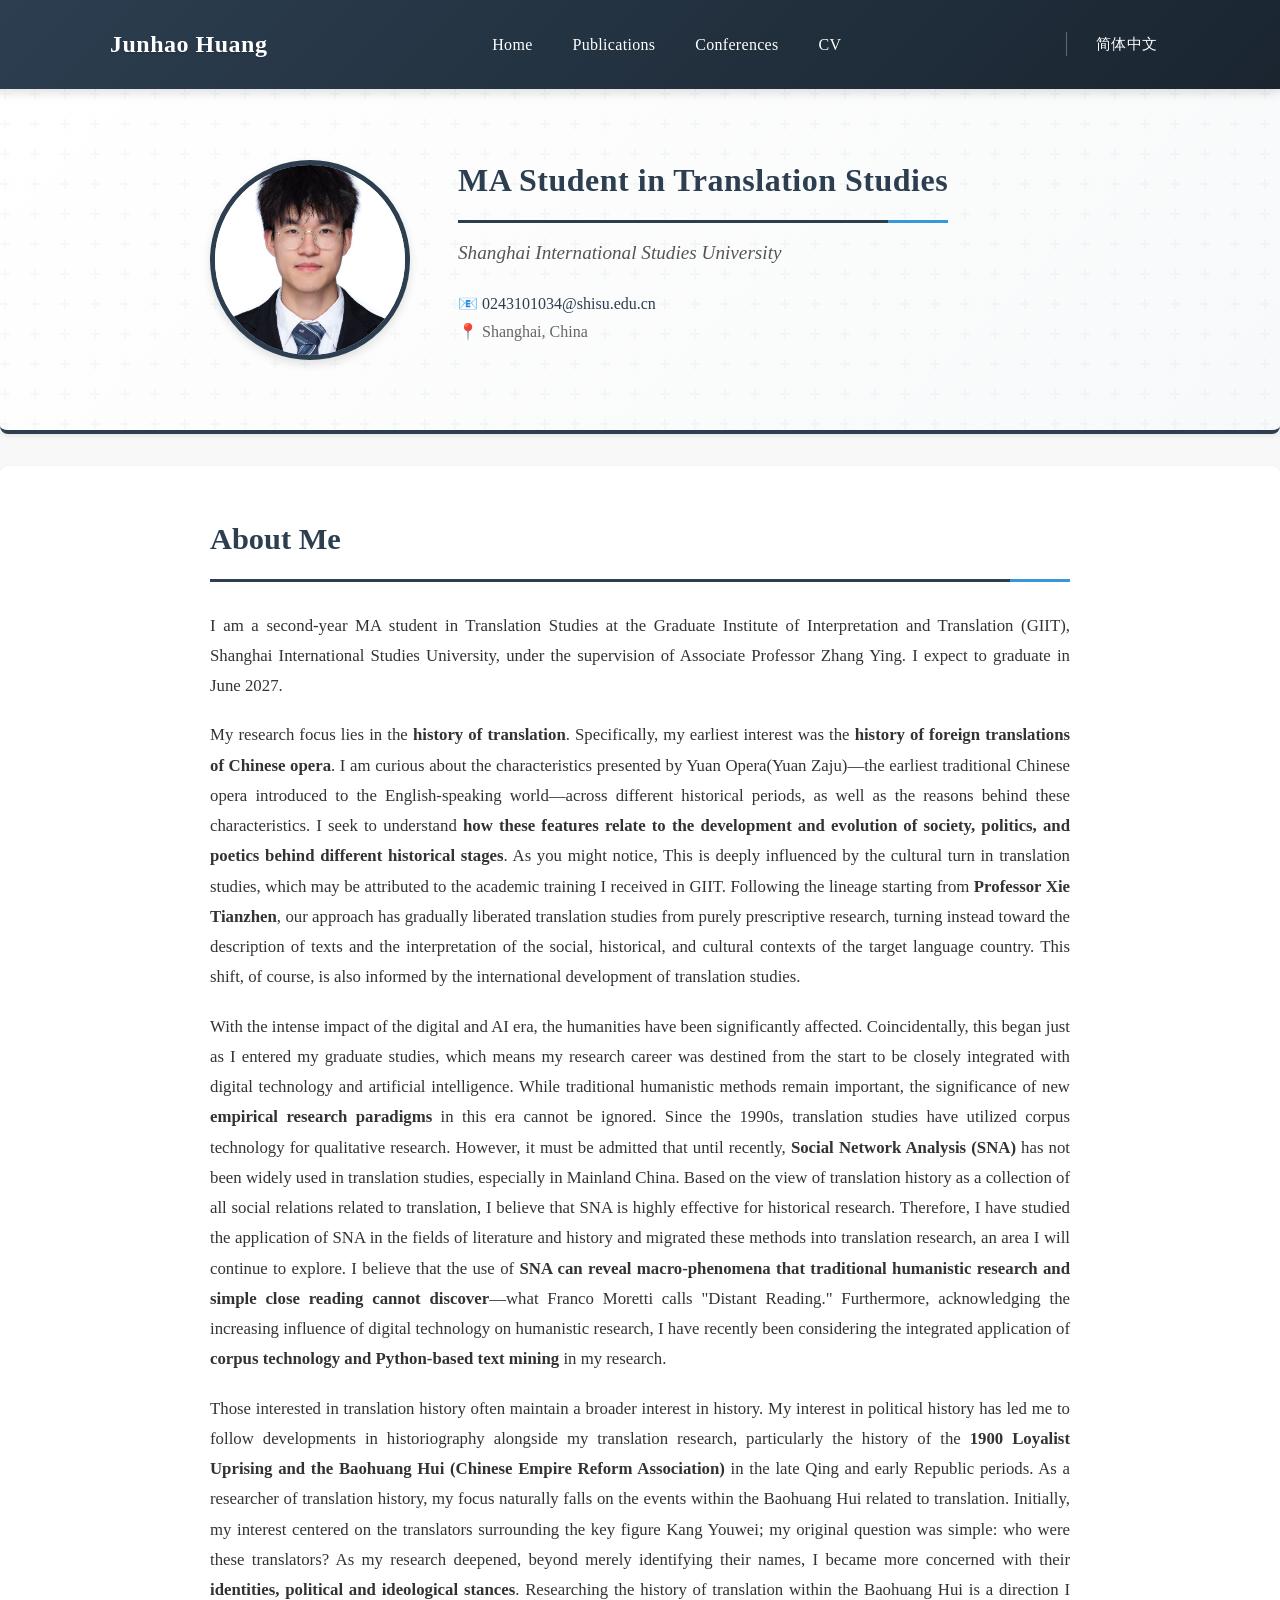
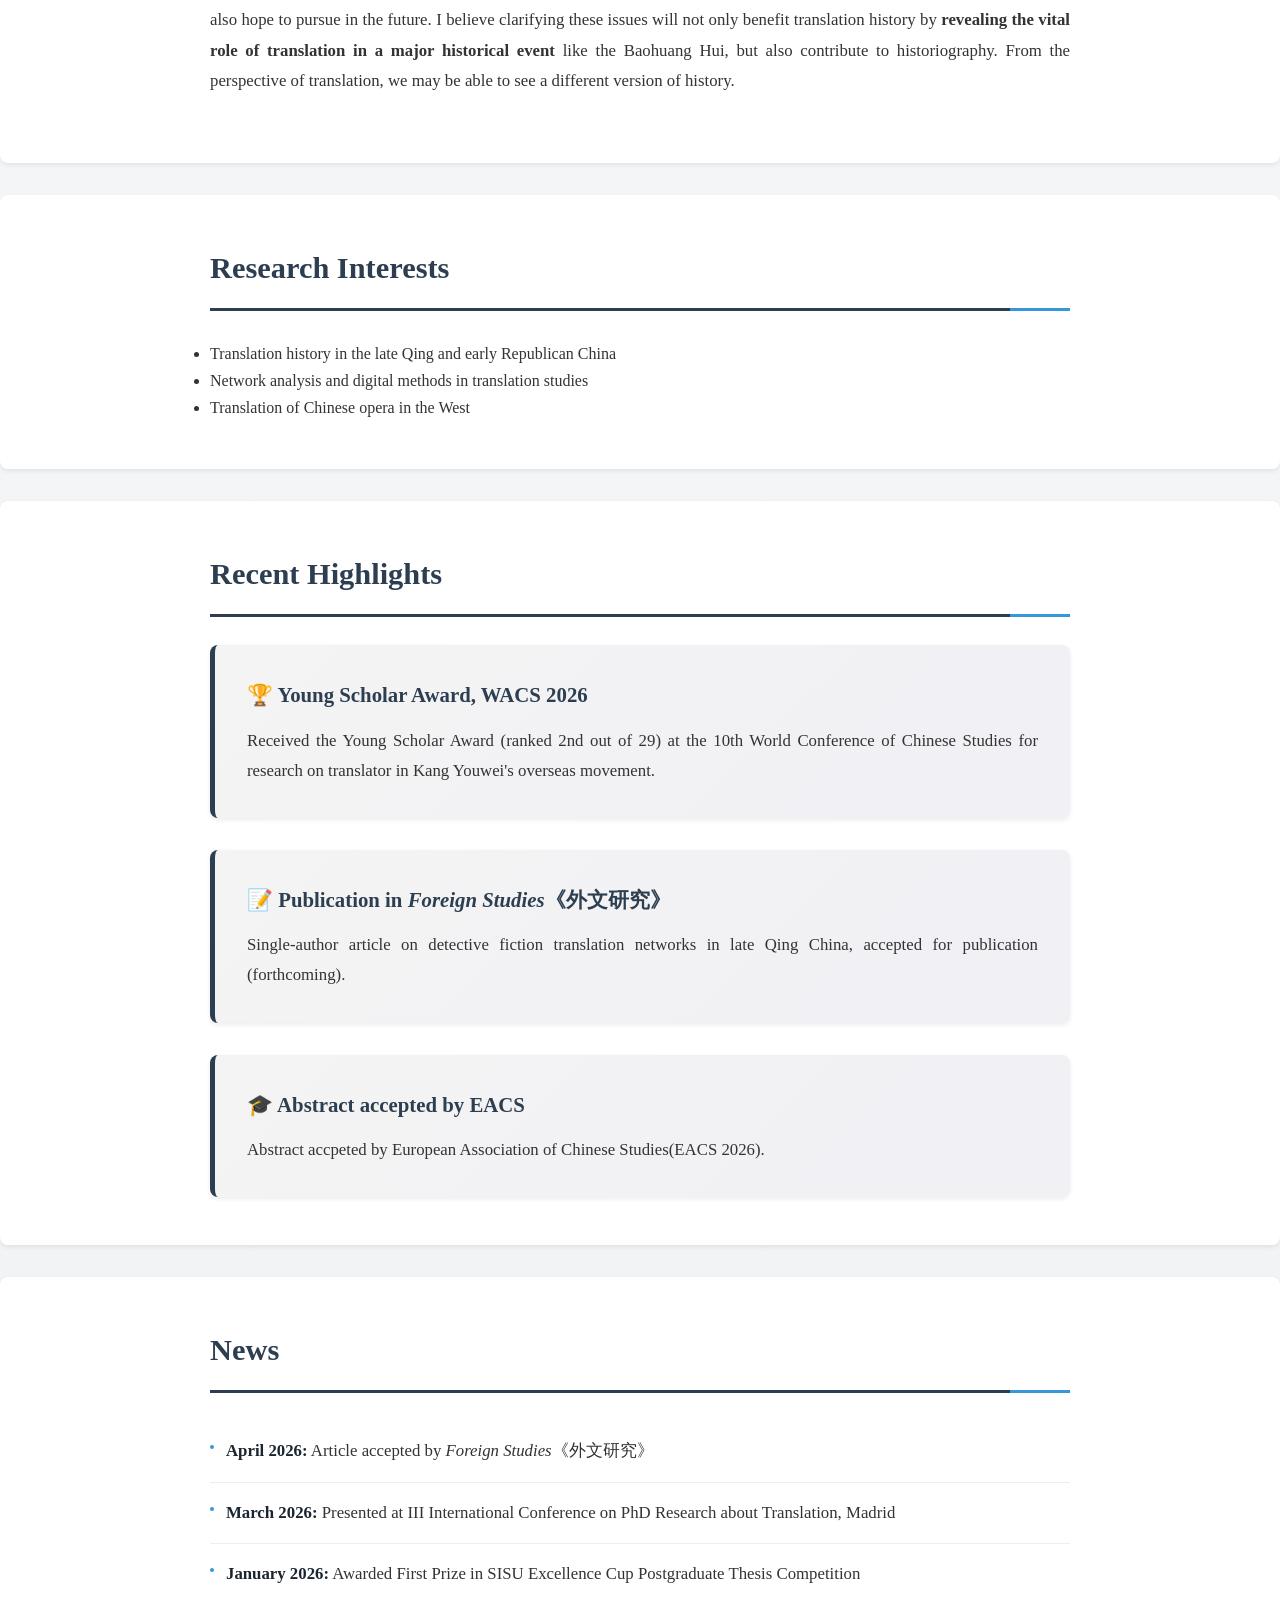
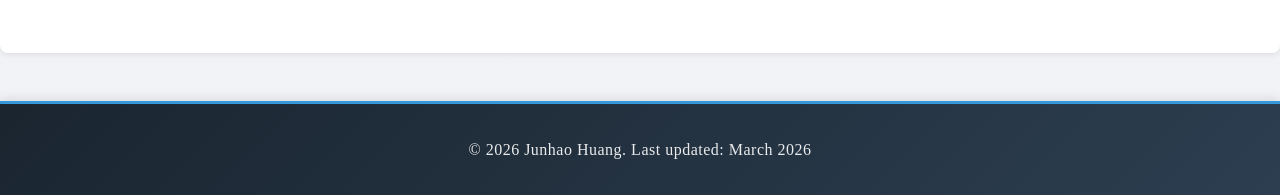
==== commit c3f6e180: "Update index.html" ====
--- a/index.html
+++ b/index.html
@@ -18,7 +18,7 @@
                 <li><a href="cv.pdf" target="_blank">CV</a></li>
             </ul>
             <div class="language-switch">
-                <a href="index-zh.html" class="lang-btn">繁體中文</a>
+                <a href="index-zh.html" class="lang-btn">简体中文</a>
             </div>
         </div>
     </nav>
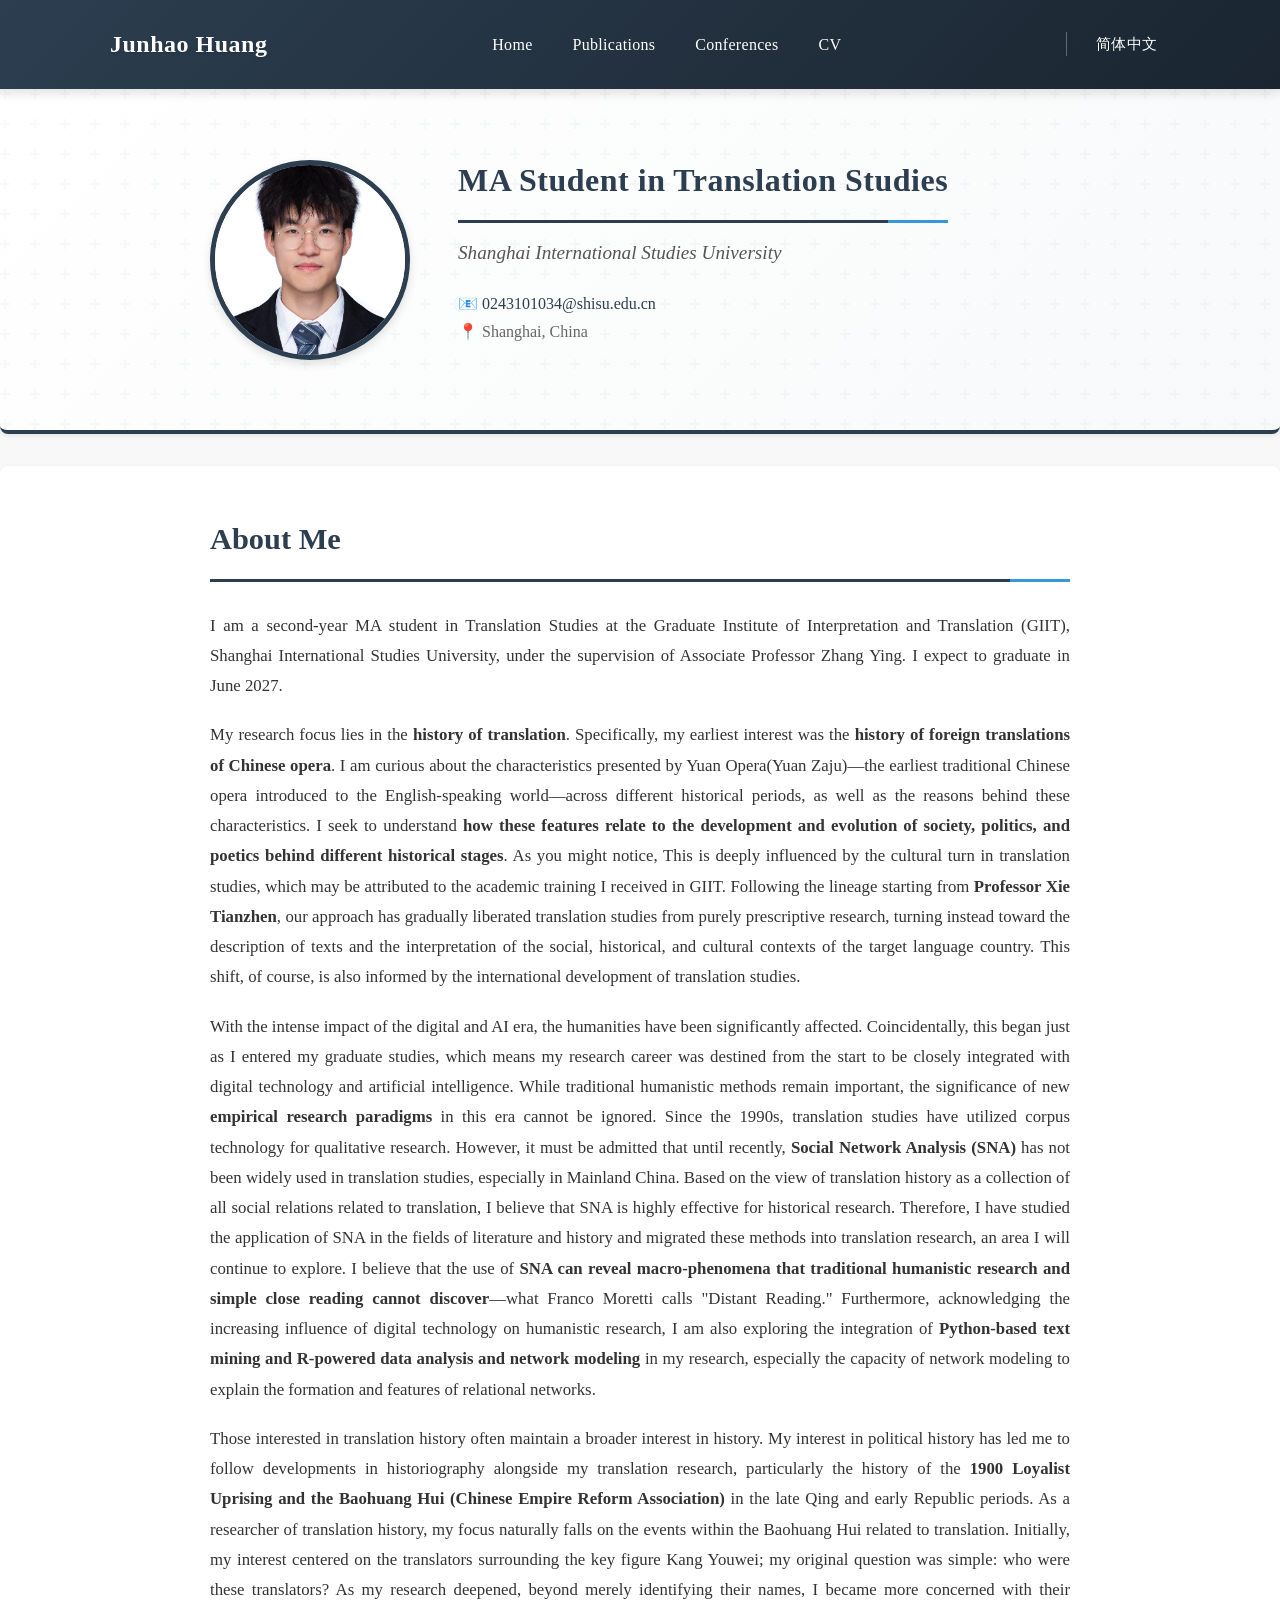
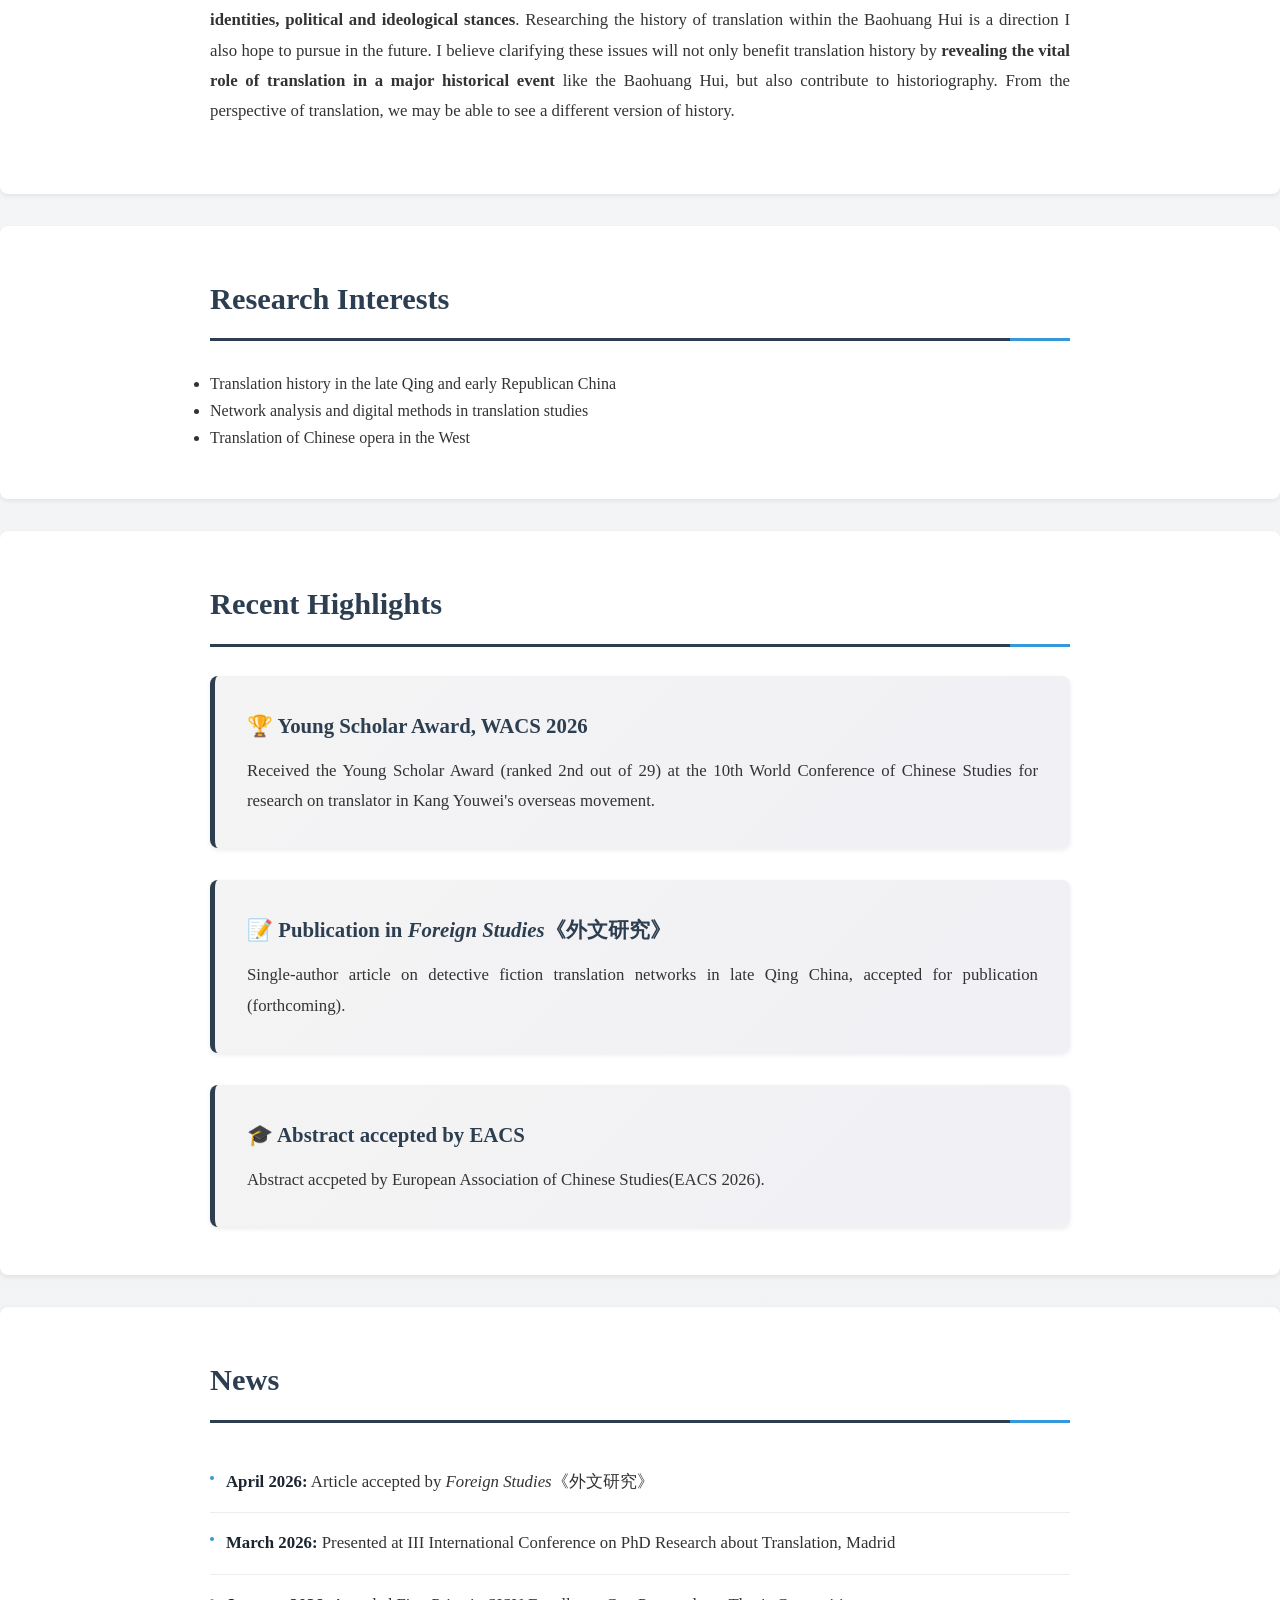
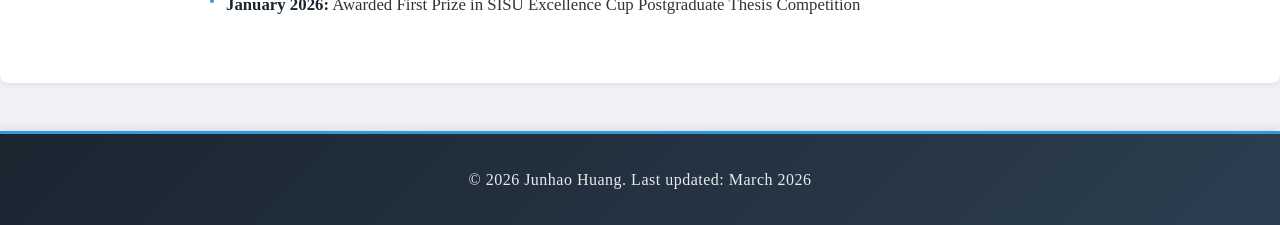
==== commit e9f077d2: "Update index.html" ====
--- a/index.html
+++ b/index.html
@@ -48,7 +48,7 @@
                     
                     <p>My research focus lies in the <strong>history of translation</strong>. Specifically, my earliest interest was the <strong>history of foreign translations of Chinese opera</strong>. I am curious about the characteristics presented by Yuan Opera(Yuan Zaju)—the earliest traditional Chinese opera introduced to the English-speaking world—across different historical periods, as well as the reasons behind these characteristics. I seek to understand <strong>how these features relate to the development and evolution of society, politics, and poetics behind different historical stages</strong>. As you might notice, This is deeply influenced by the cultural turn in translation studies, which may be attributed to the academic training I received in GIIT. Following the lineage starting from <strong>Professor Xie Tianzhen</strong>, our approach has gradually liberated translation studies from purely prescriptive research, turning instead toward the description of texts and the interpretation of the social, historical, and cultural contexts of the target language country. This shift, of course, is also informed by the international development of translation studies.</p>
                     
-                    <p>With the intense impact of the digital and AI era, the humanities have been significantly affected. Coincidentally, this began just as I entered my graduate studies, which means my research career was destined from the start to be closely integrated with digital technology and artificial intelligence. While traditional humanistic methods remain important, the significance of new <strong>empirical research paradigms</strong> in this era cannot be ignored. Since the 1990s, translation studies have utilized corpus technology for qualitative research. However, it must be admitted that until recently, <strong>Social Network Analysis (SNA)</strong> has not been widely used in translation studies, especially in Mainland China. Based on the view of translation history as a collection of all social relations related to translation, I believe that SNA is highly effective for historical research. Therefore, I have studied the application of SNA in the fields of literature and history and migrated these methods into translation research, an area I will continue to explore. I believe that the use of <strong>SNA can reveal macro-phenomena that traditional humanistic research and simple close reading cannot discover</strong>—what Franco Moretti calls "Distant Reading." Furthermore, acknowledging the increasing influence of digital technology on humanistic research, I have recently been considering the integrated application of <strong>corpus technology and Python-based text mining</strong> in my research.</p>
+                    <p>With the intense impact of the digital and AI era, the humanities have been significantly affected. Coincidentally, this began just as I entered my graduate studies, which means my research career was destined from the start to be closely integrated with digital technology and artificial intelligence. While traditional humanistic methods remain important, the significance of new <strong>empirical research paradigms</strong> in this era cannot be ignored. Since the 1990s, translation studies have utilized corpus technology for qualitative research. However, it must be admitted that until recently, <strong>Social Network Analysis (SNA)</strong> has not been widely used in translation studies, especially in Mainland China. Based on the view of translation history as a collection of all social relations related to translation, I believe that SNA is highly effective for historical research. Therefore, I have studied the application of SNA in the fields of literature and history and migrated these methods into translation research, an area I will continue to explore. I believe that the use of <strong>SNA can reveal macro-phenomena that traditional humanistic research and simple close reading cannot discover</strong>—what Franco Moretti calls "Distant Reading." Furthermore, acknowledging the increasing influence of digital technology on humanistic research, I am also exploring the integration of <strong>Python-based text mining and R-powered data analysis and network modeling</strong> in my research, especially the capacity of network modeling to explain the formation and features of relational networks.</p>
                     
                     <p>Those interested in translation history often maintain a broader interest in history. My interest in political history has led me to follow developments in historiography alongside my translation research, particularly the history of the <strong>1900 Loyalist Uprising and the Baohuang Hui (Chinese Empire Reform Association)</strong> in the late Qing and early Republic periods. As a researcher of translation history, my focus naturally falls on the events within the Baohuang Hui related to translation. Initially, my interest centered on the translators surrounding the key figure Kang Youwei; my original question was simple: who were these translators? As my research deepened, beyond merely identifying their names, I became more concerned with their <strong>identities, political and ideological stances</strong>. Researching the history of translation within the Baohuang Hui is a direction I also hope to pursue in the future. I believe clarifying these issues will not only benefit translation history by <strong>revealing the vital role of translation in a major historical event</strong> like the Baohuang Hui, but also contribute to historiography. From the perspective of translation, we may be able to see a different version of history.</p>
                 </div>
--- a/style.css
+++ b/style.css
@@ -492,3 +492,8 @@
         font-size: 1rem;
     }
 }
+
+/* 仅中文网页使用宋体，不影响英文页面 */
+html[lang="zh-CN"] body {
+    font-family: "SimSun", 宋体, 'Times New Roman', Times, serif;
+}
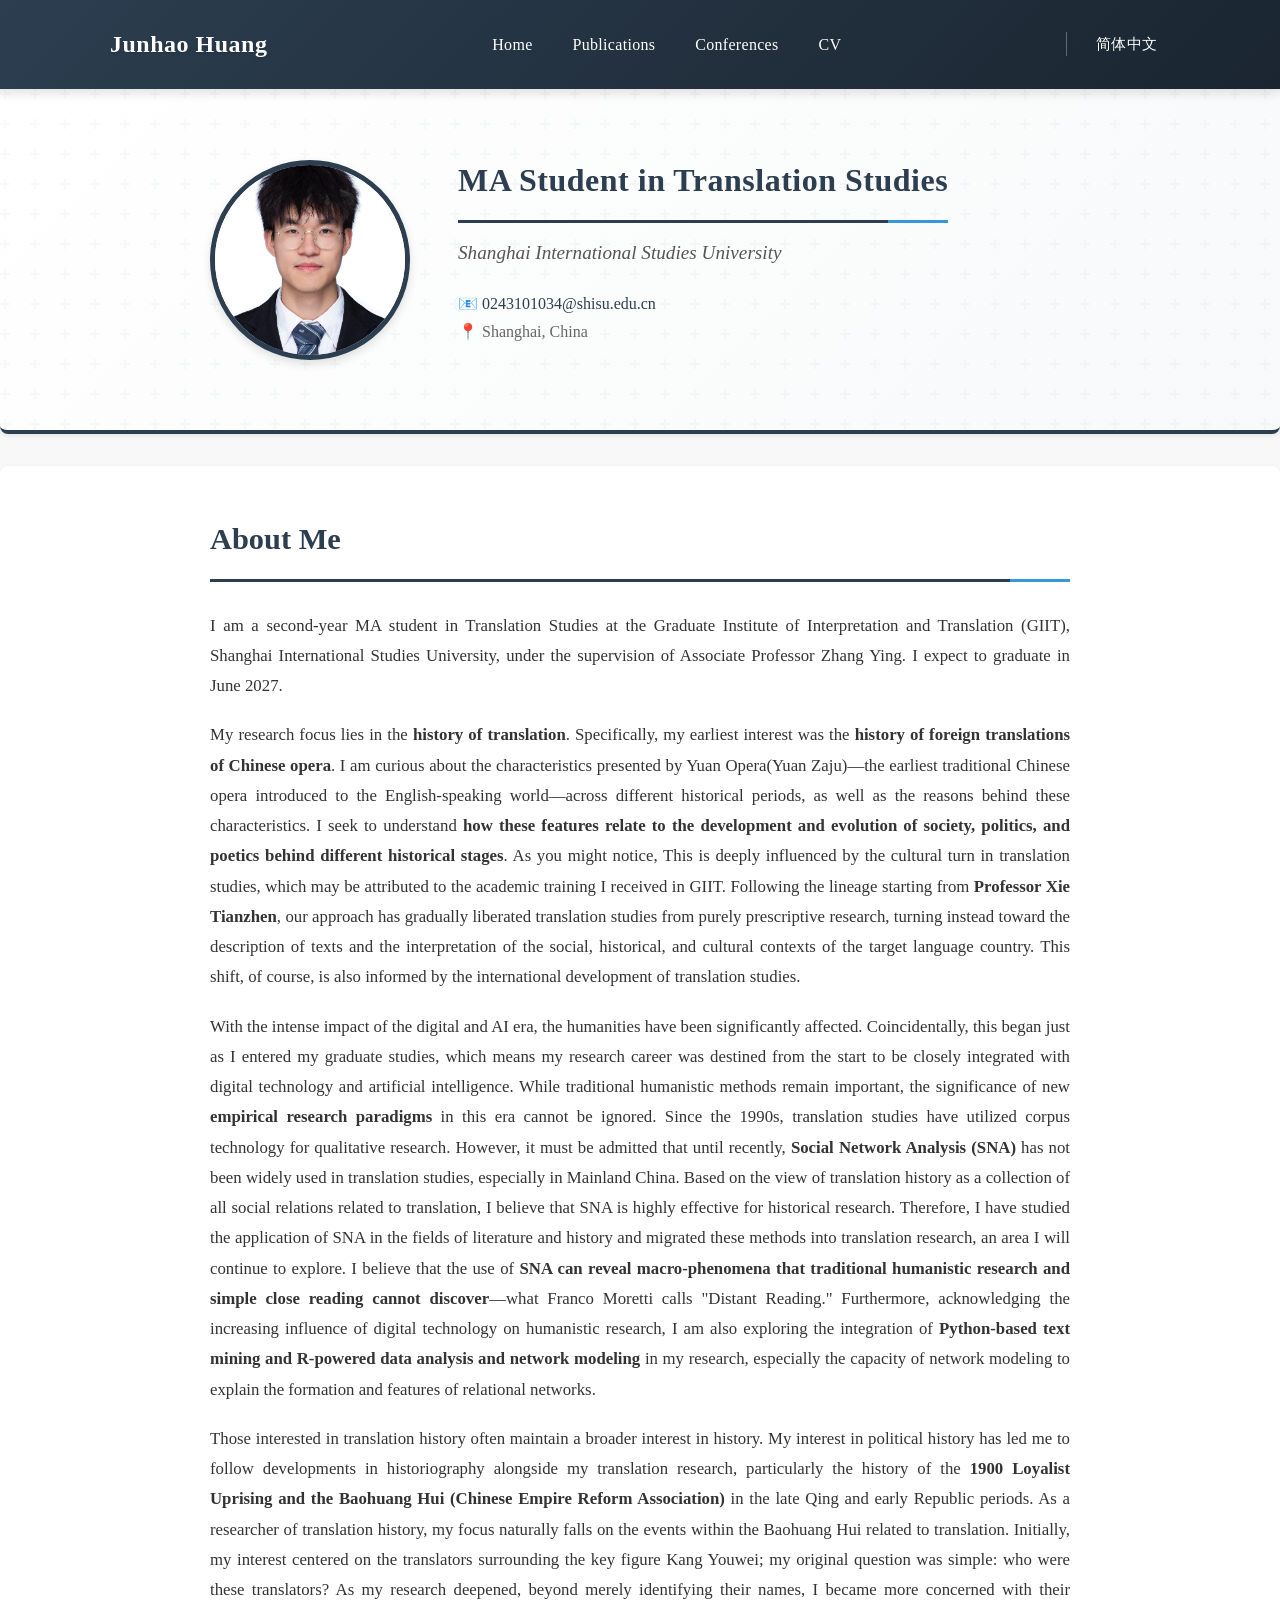
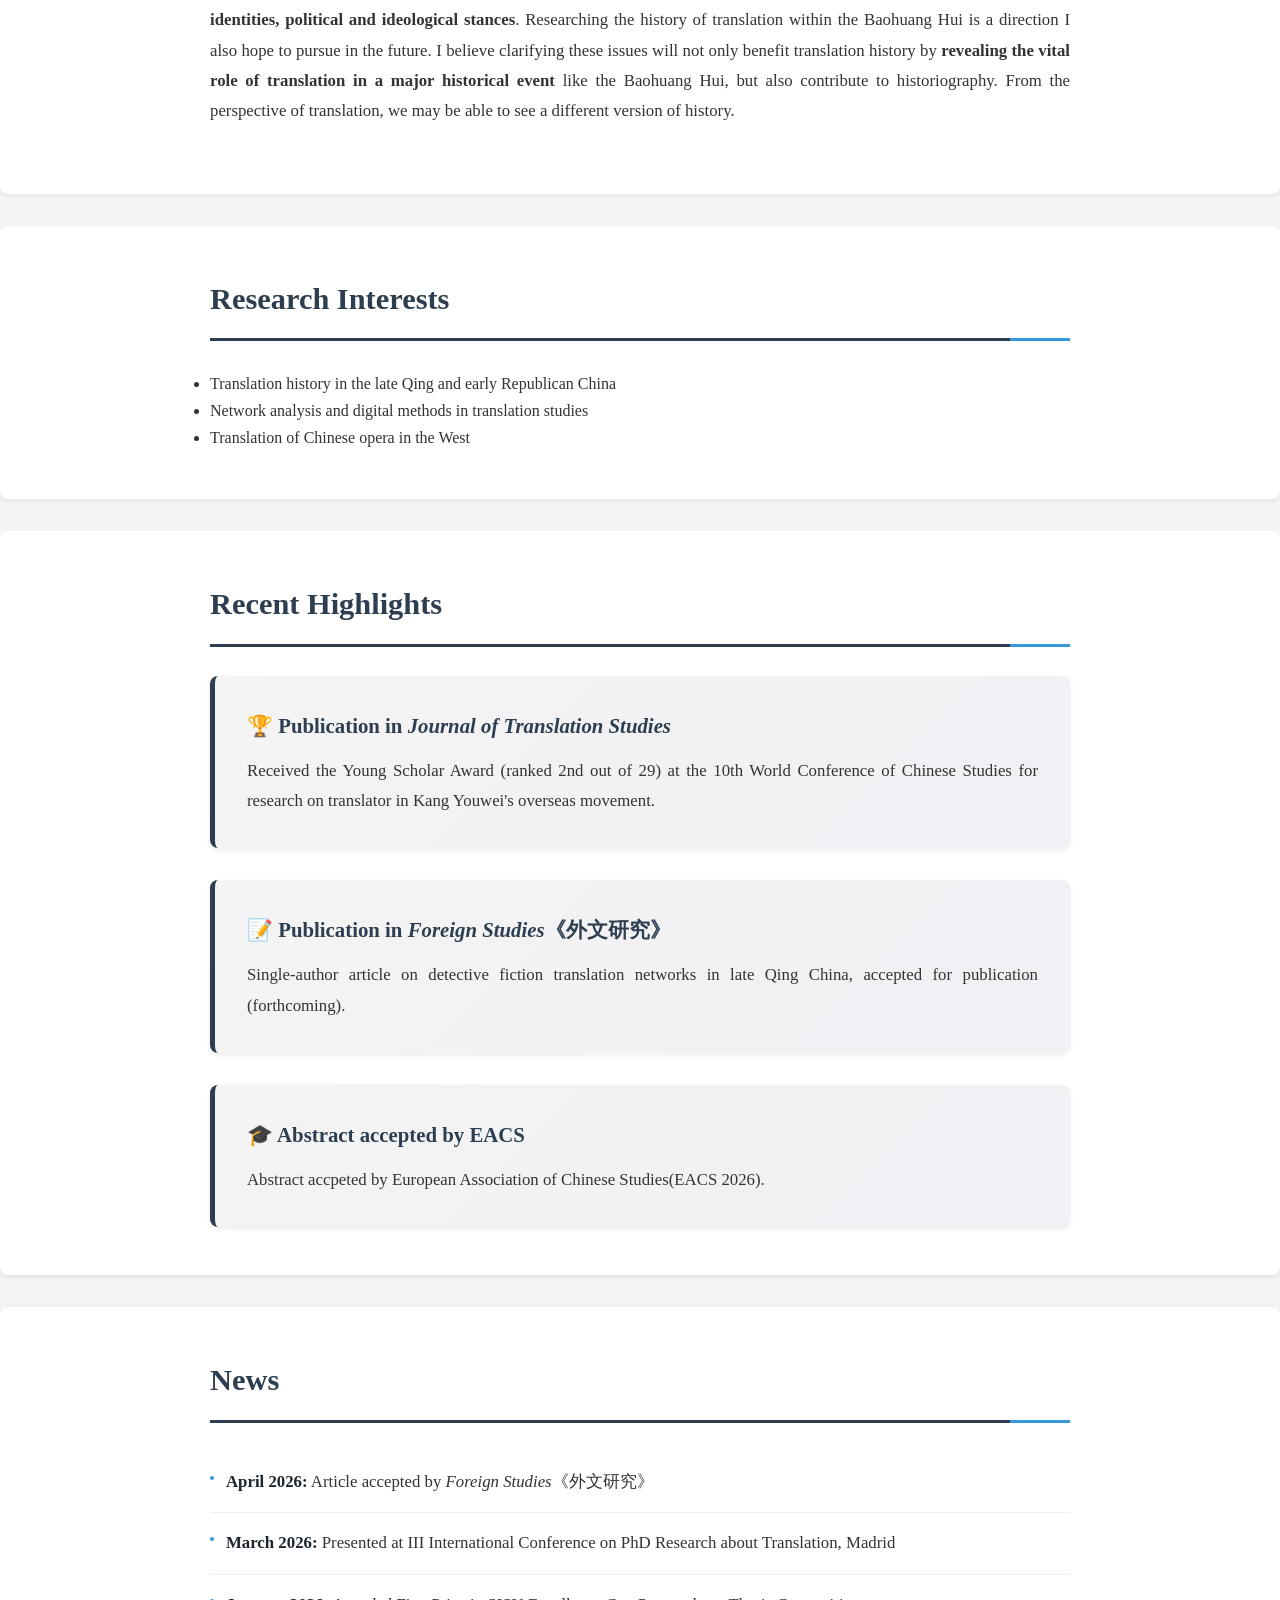
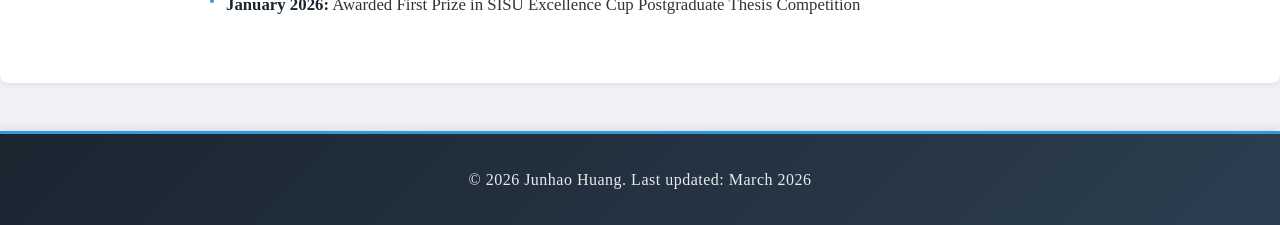
==== commit 57e3837f: "Update index.html" ====
--- a/index.html
+++ b/index.html
@@ -71,7 +71,7 @@
             <div class="container">
                 <h2>Recent Highlights</h2>
                 <div class="highlight-item">
-                    <h3>🏆 Young Scholar Award, WACS 2026</h3>
+                    <h3>🏆 Publication in <em>Journal of Translation Studies</em></h3>
                     <p>Received the Young Scholar Award (ranked 2nd out of 29) at the 10th World Conference of Chinese Studies for research on translator in Kang Youwei's overseas movement.</p>
                 </div>
                 <div class="highlight-item">
